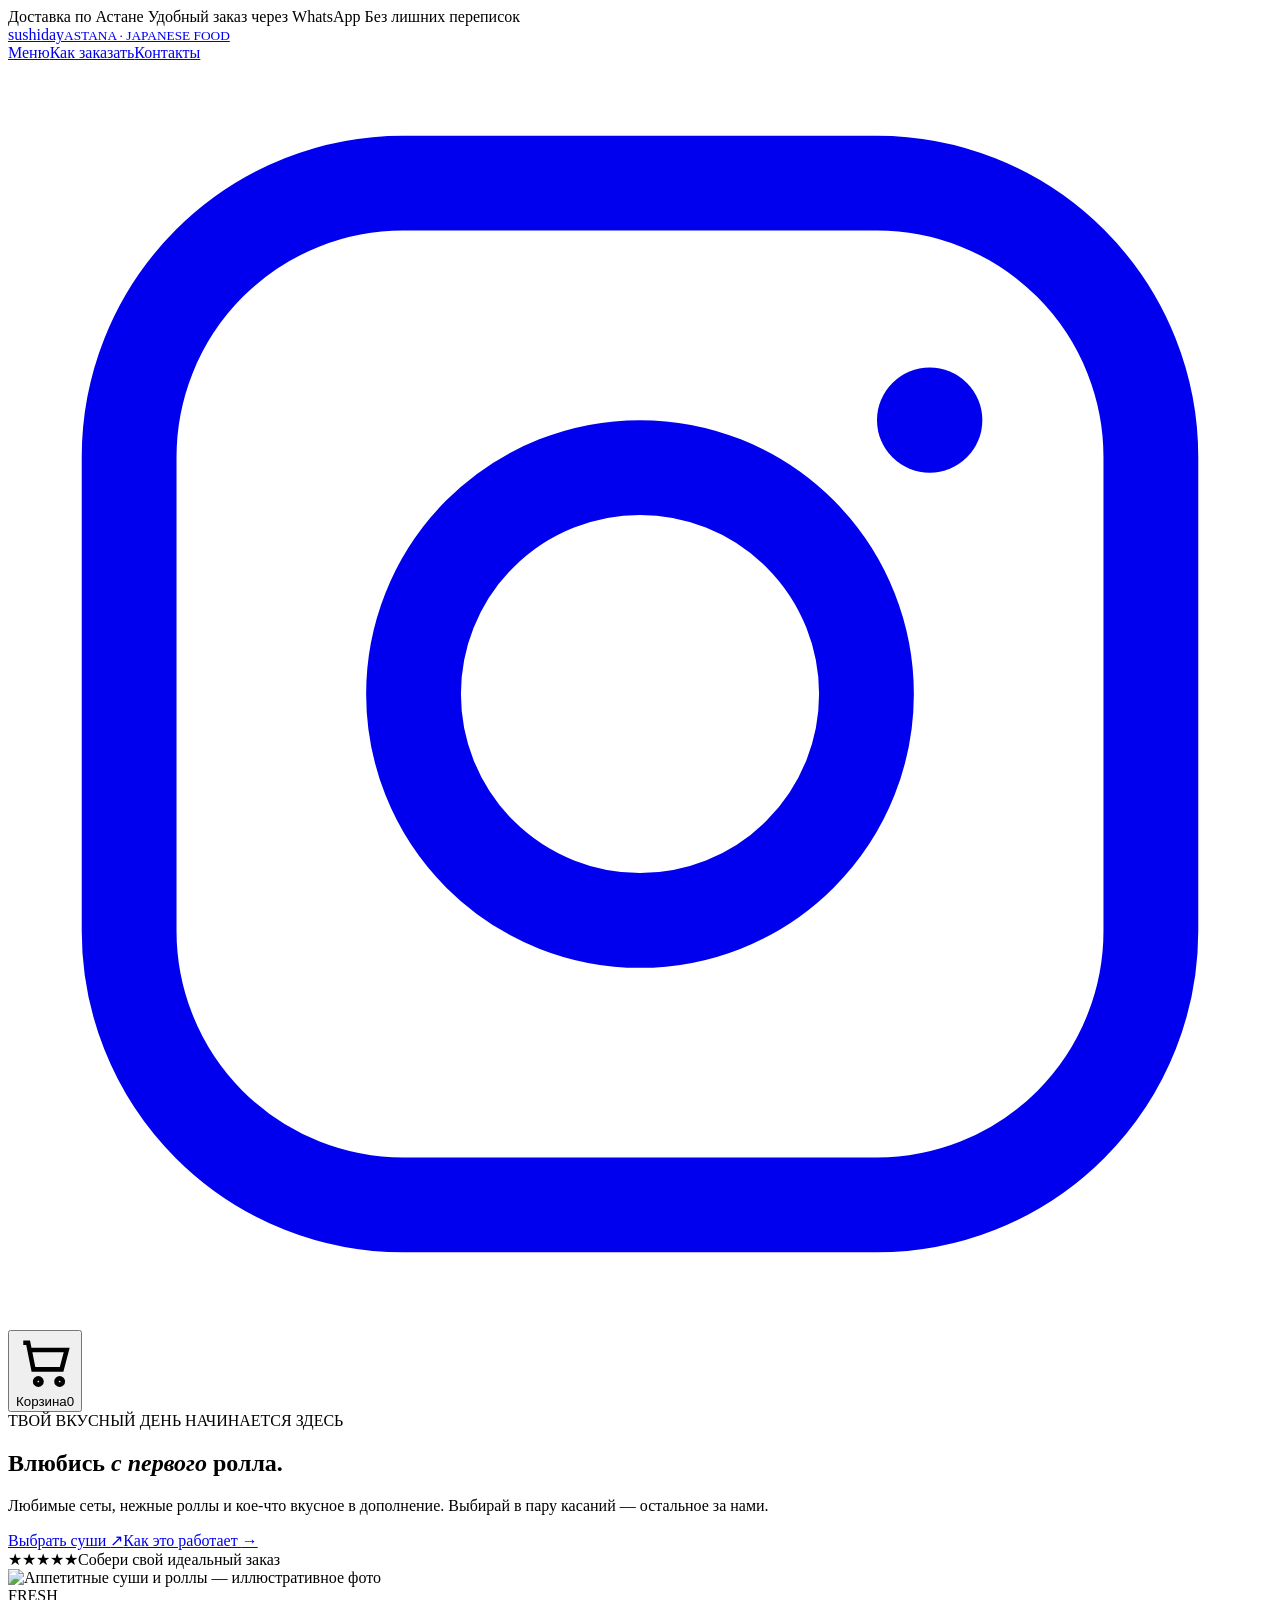
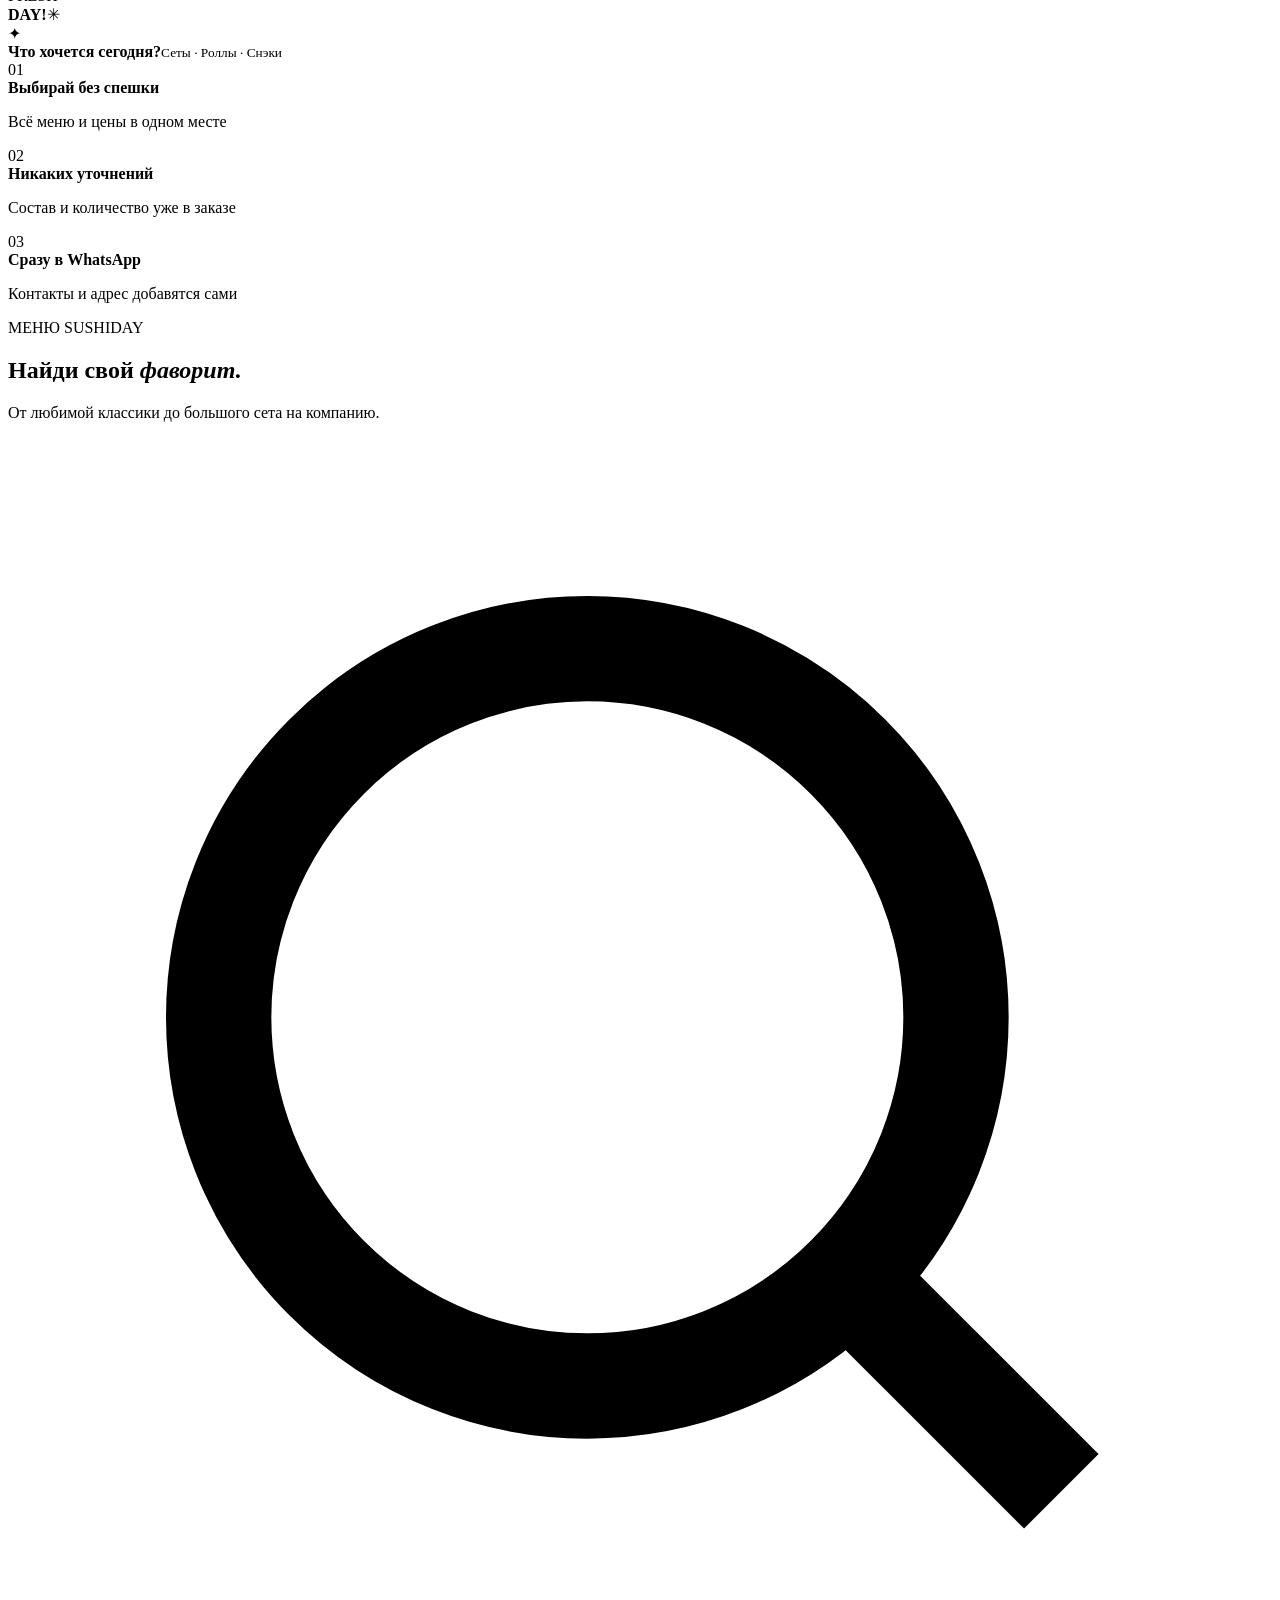
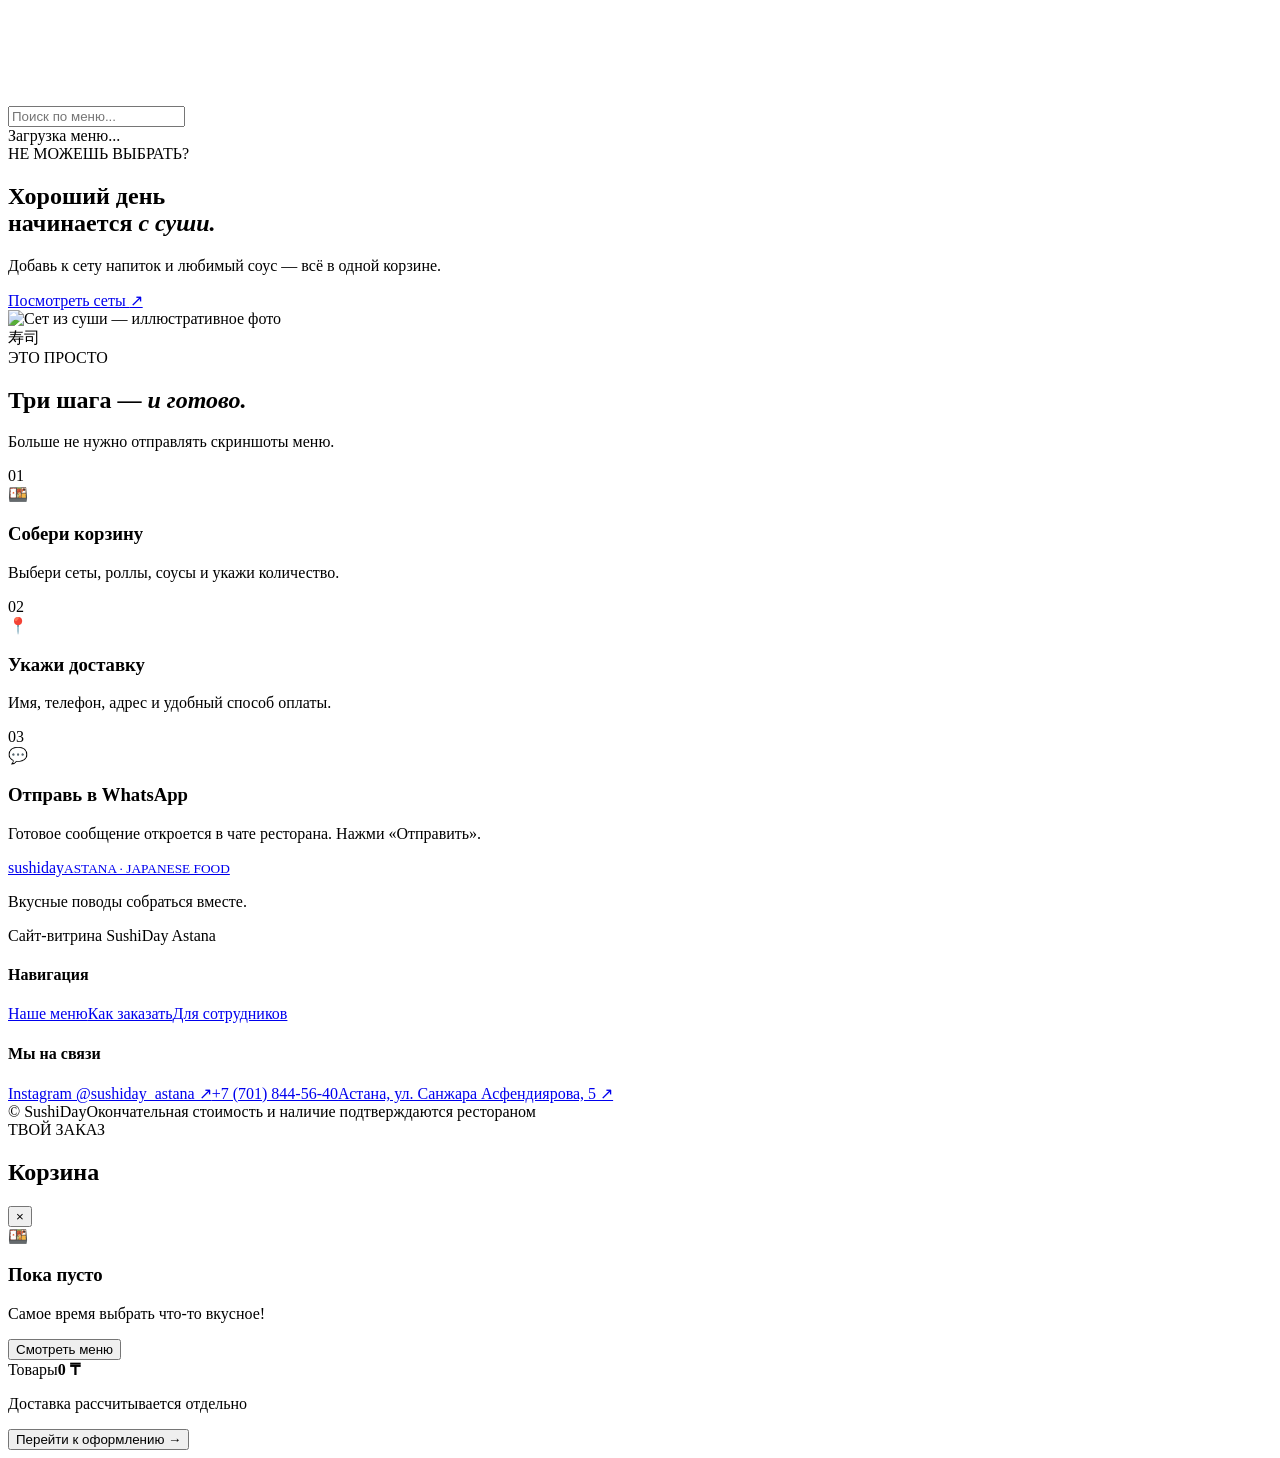
==== index.html @ 6e4c003c "Build mobile-first SushiDay ordering storefront layout" ====
<!doctype html>
<html lang="ru">
<head>
<meta charset="utf-8">
<meta name="viewport" content="width=device-width, initial-scale=1, viewport-fit=cover">
<meta name="theme-color" content="#fcf9f5">
<meta name="description" content="SushiDay Astana — сеты, роллы и любимые дополнения. Соберите заказ онлайн и отправьте его в WhatsApp.">
<title>SushiDay — Доставка суши и роллов в Астане</title>
<link rel="preconnect" href="https://fonts.googleapis.com">
<link rel="preconnect" href="https://fonts.gstatic.com" crossorigin>
<link href="https://fonts.googleapis.com/css2?family=DM+Sans:wght@400;500;600;700;800&family=Manrope:wght@400;500;600;700;800&display=swap" rel="stylesheet">
<link rel="stylesheet" href="./styles.css">
</head>
<body class="shop-page">
<div class="announcement" id="announcement">Доставка по Астане <span class="dot"></span> Удобный заказ через WhatsApp <span class="dot"></span> Без лишних переписок</div>
<div class="demo-notice" id="demo-notice" hidden><strong>Демо-каталог:</strong> цены взяты из стороннего источника и требуют подтверждения ресторана. Фото иллюстративные.</div>
<header class="main-header">
 <div class="container header-inner">
  <a href="./" class="brand" aria-label="SushiDay, главная">
   <span class="brand-icon" aria-hidden="true"><span class="brand-dot"></span><span class="brand-line"></span></span>
   <span class="brand-name">sushi<span>day</span><small>ASTANA · JAPANESE FOOD</small></span>
  </a>
  <nav class="desktop-nav" aria-label="Навигация"><a href="#menu">Меню</a><a href="#how">Как заказать</a><a href="#contacts">Контакты</a></nav>
  <div class="header-actions">
   <a class="header-instagram" href="https://instagram.com/sushiday_astana" target="_blank" rel="noopener noreferrer" aria-label="Instagram SushiDay">
    <svg viewBox="0 0 24 24" fill="none" stroke="currentColor" stroke-width="1.8" aria-hidden="true"><rect x="2.3" y="2.3" width="19.4" height="19.4" rx="5.2"/><circle cx="12" cy="12" r="4.3"/><circle cx="17.5" cy="6.8" r="1" fill="currentColor" stroke="none"/></svg>
   </a>
   <button class="cart-top" id="open-cart" type="button" aria-label="Открыть корзину"><svg viewBox="0 0 24 24" fill="none" stroke="currentColor" stroke-width="1.9"><path d="M3 4h2l2.2 11h11.6l2.1-8H6"/><circle cx="9.2" cy="20" r="1.3"/><circle cx="18" cy="20" r="1.3"/></svg><span>Корзина</span><span class="cart-count" data-cart-count>0</span></button>
  </div>
 </div>
</header>
<main>
<section class="hero-wrap">
 <div class="container">
  <div class="hero">
   <div class="hero-copy">
    <div class="eyebrow"><span class="sun-mini"></span> ТВОЙ ВКУСНЫЙ ДЕНЬ НАЧИНАЕТСЯ ЗДЕСЬ</div>
    <h1>Влюбись <em>с первого</em> ролла.</h1>
    <p>Любимые сеты, нежные роллы и кое-что вкусное в дополнение. Выбирай в пару касаний — остальное за нами.</p>
    <div class="hero-buttons"><a class="btn btn-red btn-lg" href="#menu">Выбрать суши <span>↗</span></a><a class="btn btn-ghost-light" href="#how">Как это работает <span>→</span></a></div>
    <div class="hero-bottom"><span class="hero-stars">★★★★★</span><span>Собери свой идеальный заказ</span></div>
   </div>
   <div class="hero-visual">
    <img class="hero-photo" src="https://images.unsplash.com/photo-1579871494447-9811cf80d66c?auto=format&fit=crop&w=1200&q=90" alt="Аппетитные суши и роллы — иллюстративное фото" fetchpriority="high">
    <div class="hero-picture-shade"></div>
    <div class="floating-seal"><span>FRESH<br><strong>DAY!</strong></span><span class="seal-spark">✳</span></div>
    <div class="hero-note"><span class="hero-note-icon">✦</span><div><b>Что хочется сегодня?</b><small>Сеты · Роллы · Снэки</small></div></div>
   </div>
  </div>
 </div>
</section>
<section class="perks container" aria-label="Почему это удобно">
 <div class="perk"><div class="perk-symbol">01</div><div><strong>Выбирай без спешки</strong><p>Всё меню и цены в одном месте</p></div></div>
 <div class="perk"><div class="perk-symbol">02</div><div><strong>Никаких уточнений</strong><p>Состав и количество уже в заказе</p></div></div>
 <div class="perk"><div class="perk-symbol">03</div><div><strong>Сразу в WhatsApp</strong><p>Контакты и адрес добавятся сами</p></div></div>
</section>
<section class="menu-section container" id="menu">
 <div class="section-kicker"><span class="kicker-mark"></span> МЕНЮ SUSHIDAY</div>
 <div class="section-heading"><div><h2>Найди свой <em>фаворит.</em></h2><p>От любимой классики до большого сета на компанию.</p></div><div class="search-wrap"><svg viewBox="0 0 24 24" fill="none" stroke="currentColor" stroke-width="2"><circle cx="11" cy="11" r="7"/><path d="m16 16 4 4"/></svg><input id="menu-search" type="search" placeholder="Поиск по меню..." aria-label="Поиск по меню"></div></div>
 <div class="category-scroll"><div class="categories" id="categories" role="group" aria-label="Категории меню"></div></div>
 <div class="product-meta"><span id="product-count">Загрузка меню...</span><span class="price-note" id="price-note" hidden>Цены уточняйте при подтверждении</span></div>
 <div class="product-grid" id="product-grid" aria-live="polite"></div>
 <div id="empty-state" class="empty-state" hidden><div>🍣</div><h3>Ничего не нашли</h3><p>Попробуйте другой запрос или категорию.</p><button class="btn btn-outline" id="reset-filters" type="button">Показать всё меню</button></div>
</section>
<section class="cta-band container">
 <div class="cta-band-inner"><div><span class="section-kicker light-kicker">НЕ МОЖЕШЬ ВЫБРАТЬ?</span><h2>Хороший день<br>начинается <em>с суши.</em></h2><p>Добавь к сету напиток и любимый соус — всё в одной корзине.</p><a href="#menu" class="btn btn-white" id="show-sets">Посмотреть сеты <span>↗</span></a></div><div class="cta-image"><img src="https://images.unsplash.com/photo-1553621042-f6e147245754?auto=format&fit=crop&w=1000&q=85" alt="Сет из суши — иллюстративное фото" loading="lazy"></div><span class="cta-decor">寿司</span></div>
</section>
<section class="how container" id="how">
 <div class="section-kicker"><span class="kicker-mark"></span> ЭТО ПРОСТО</div>
 <div class="section-heading"><div><h2>Три шага — <em>и готово.</em></h2><p>Больше не нужно отправлять скриншоты меню.</p></div></div>
 <div class="steps">
  <article class="step"><span class="step-num">01</span><div class="step-emoji">🍱</div><h3>Собери корзину</h3><p>Выбери сеты, роллы, соусы и укажи количество.</p></article>
  <article class="step"><span class="step-num">02</span><div class="step-emoji">📍</div><h3>Укажи доставку</h3><p>Имя, телефон, адрес и удобный способ оплаты.</p></article>
  <article class="step"><span class="step-num">03</span><div class="step-emoji">💬</div><h3>Отправь в WhatsApp</h3><p>Готовое сообщение откроется в чате ресторана. Нажми «Отправить».</p></article>
 </div>
</section>
</main>
<footer class="footer" id="contacts"><div class="container footer-grid">
 <div><a href="./" class="brand brand-footer"><span class="brand-icon"><span class="brand-dot"></span><span class="brand-line"></span></span><span class="brand-name">sushi<span>day</span><small>ASTANA · JAPANESE FOOD</small></span></a><p>Вкусные поводы собраться вместе.</p><span class="footer-caption">Сайт-витрина SushiDay Astana</span></div>
 <div><h4>Навигация</h4><a href="#menu">Наше меню</a><a href="#how">Как заказать</a><a href="./admin.html" class="muted-link">Для сотрудников</a></div>
 <div><h4>Мы на связи</h4><a href="https://instagram.com/sushiday_astana" target="_blank" rel="noopener">Instagram @sushiday_astana ↗</a><a id="footer-phone" href="tel:+77018445640">+7 (701) 844-56-40</a><a id="footer-address" href="https://2gis.kz/astana/firm/70000001100228508" target="_blank" rel="noopener">Астана, ул. Санжара Асфендиярова, 5 ↗</a></div>
</div><div class="container footer-bottom"><span>© <span id="footer-year"></span> SushiDay</span><span>Окончательная стоимость и наличие подтверждаются рестораном</span></div></footer>
<div class="mobile-bar" id="mobile-bar" hidden><button type="button" id="mobile-cart" class="mobile-cart-btn"><span>🛍 <span data-cart-count>0</span> товара(ов)</span><strong id="mobile-total">0 ₸</strong><span>Корзина →</span></button></div>
<div class="drawer-backdrop" id="drawer-backdrop" hidden></div>
<aside class="cart-drawer" id="cart-drawer" role="dialog" aria-modal="true" aria-labelledby="drawer-title" aria-hidden="true">
 <div class="drawer-head"><div><span class="section-kicker">ТВОЙ ЗАКАЗ</span><h2 id="drawer-title">Корзина <span id="drawer-title-count"></span></h2></div><button type="button" class="icon-button" id="close-cart" aria-label="Закрыть корзину">×</button></div>
 <div class="drawer-view" id="cart-view">
  <div class="drawer-body"><div id="cart-items"></div><div id="cart-empty" class="cart-empty"><div>🍱</div><h3>Пока пусто</h3><p>Самое время выбрать что-то вкусное!</p><button type="button" class="btn btn-red" id="back-to-menu">Смотреть меню</button></div><div class="addon-section" id="addon-section" hidden><h3>Вкуснее вместе <span>✦</span></h3><p>Не забудь дополнения к заказу</p><div id="addon-list"></div></div></div>
  <div class="drawer-footer" id="cart-footer"><div class="summary-line"><span>Товары</span><b id="cart-subtotal">0 ₸</b></div><p class="drawer-footnote">Доставка рассчитывается отдельно</p><button type="button" class="btn btn-red btn-block" id="go-checkout">Перейти к оформлению <span>→</span></button></div>
 </div>
 <div class="drawer-view" id="checkout-view" hidden>
  <form id="checkout-form" class="checkout-form">
   <div class="form-back-row"><button class="back-link" id="back-cart" type="button">← Назад к корзине</button></div>
   <div class="checkout-intro"><h3>Почти готово!</h3><p>Заполни детали, и мы соберём их в одно сообщение.</p></div>
   <div class="form-group"><label for="customer-name">Как к вам обращаться? <sup>*</sup></label><input required maxlength="80" id="customer-name" name="name" autocomplete="name" placeholder="Ваше имя"></div>
   <div class="form-group"><label for="customer-phone">Номер телефона <sup>*</sup></label><input required id="customer-phone" name="phone" type="tel" inputmode="tel" autocomplete="tel" placeholder="+7 (777) 123-45-67"></div>
   <div class="form-group"><label>Как получить заказ?</label><div class="radio-pills"><label><input type="radio" name="fulfilment" value="Доставка" checked><span>🚗 Доставка</span></label><label><input type="radio" name="fulfilment" value="Самовывоз"><span>🛍 Самовывоз</span></label></div></div>
   <div id="delivery-fields">
    <div class="form-group"><label for="customer-address">Адрес доставки <sup>*</sup></label><input id="customer-address" name="address" autocomplete="street-address" required placeholder="Улица, дом / ЖК"></div>
    <div class="form-row"><div class="form-group"><label for="apartment">Квартира / офис</label><input id="apartment" name="apartment" placeholder="Напр. 25"></div><div class="form-group"><label for="entrance">Подъезд / этаж</label><input id="entrance" name="entrance" placeholder="Напр. 2 / 5"></div></div>
   </div>
   <div class="form-group"><label for="payment">Способ оплаты</label><select id="payment" name="payment"><option value="Kaspi перевод / QR">Kaspi перевод / QR</option><option value="Наличными">Наличными</option><option value="Картой (согласовать)">Картой (согласовать)</option></select></div>
   <div class="form-group" id="kaspi-wrap"><label for="kaspi-phone">Номер телефона Kaspi для счёта <span class="optional">(необязательно)</span></label><input id="kaspi-phone" name="kaspi" type="tel" inputmode="tel" placeholder="+7 (777) 123-45-67"><small>Номер телефона, не номер карты. Оплата на сайте не списывается.</small></div>
   <div class="form-group"><label for="customer-comment">Комментарий</label><textarea id="customer-comment" name="comment" rows="2" maxlength="500" placeholder="Не добавлять васаби, позвонить по прибытии..."></textarea></div>
   <label class="privacy-check"><input type="checkbox" id="privacy" required><span>Согласен(на) передать эти данные ресторану через WhatsApp для обработки заказа.</span></label>
   <div class="checkout-total"><span>Итого за товары</span><strong id="checkout-total">0 ₸</strong><small>Доставка по согласованию</small></div>
   <div class="form-error" id="form-error" role="alert" hidden></div>
   <button type="submit" class="btn btn-red btn-block btn-submit">Открыть заказ в WhatsApp <span>↗</span></button>
   <button type="button" id="copy-order" class="btn btn-quiet btn-block">Скопировать текст заказа</button>
   <p class="whatsapp-hint" id="whatsapp-hint">После открытия WhatsApp необходимо нажать «Отправить». Заказ подтверждает ресторан.</p>
  </form>
 </div>
</aside>
<div id="toast" class="toast" role="status" aria-live="polite"></div>
<script src="https://cdn.jsdelivr.net/npm/@supabase/supabase-js@2/dist/umd/supabase.min.js" defer></script>
<script src="./config.js" defer></script>
<script src="./data.js" defer></script>
<script src="./app.js" defer></script>
</body>
</html>
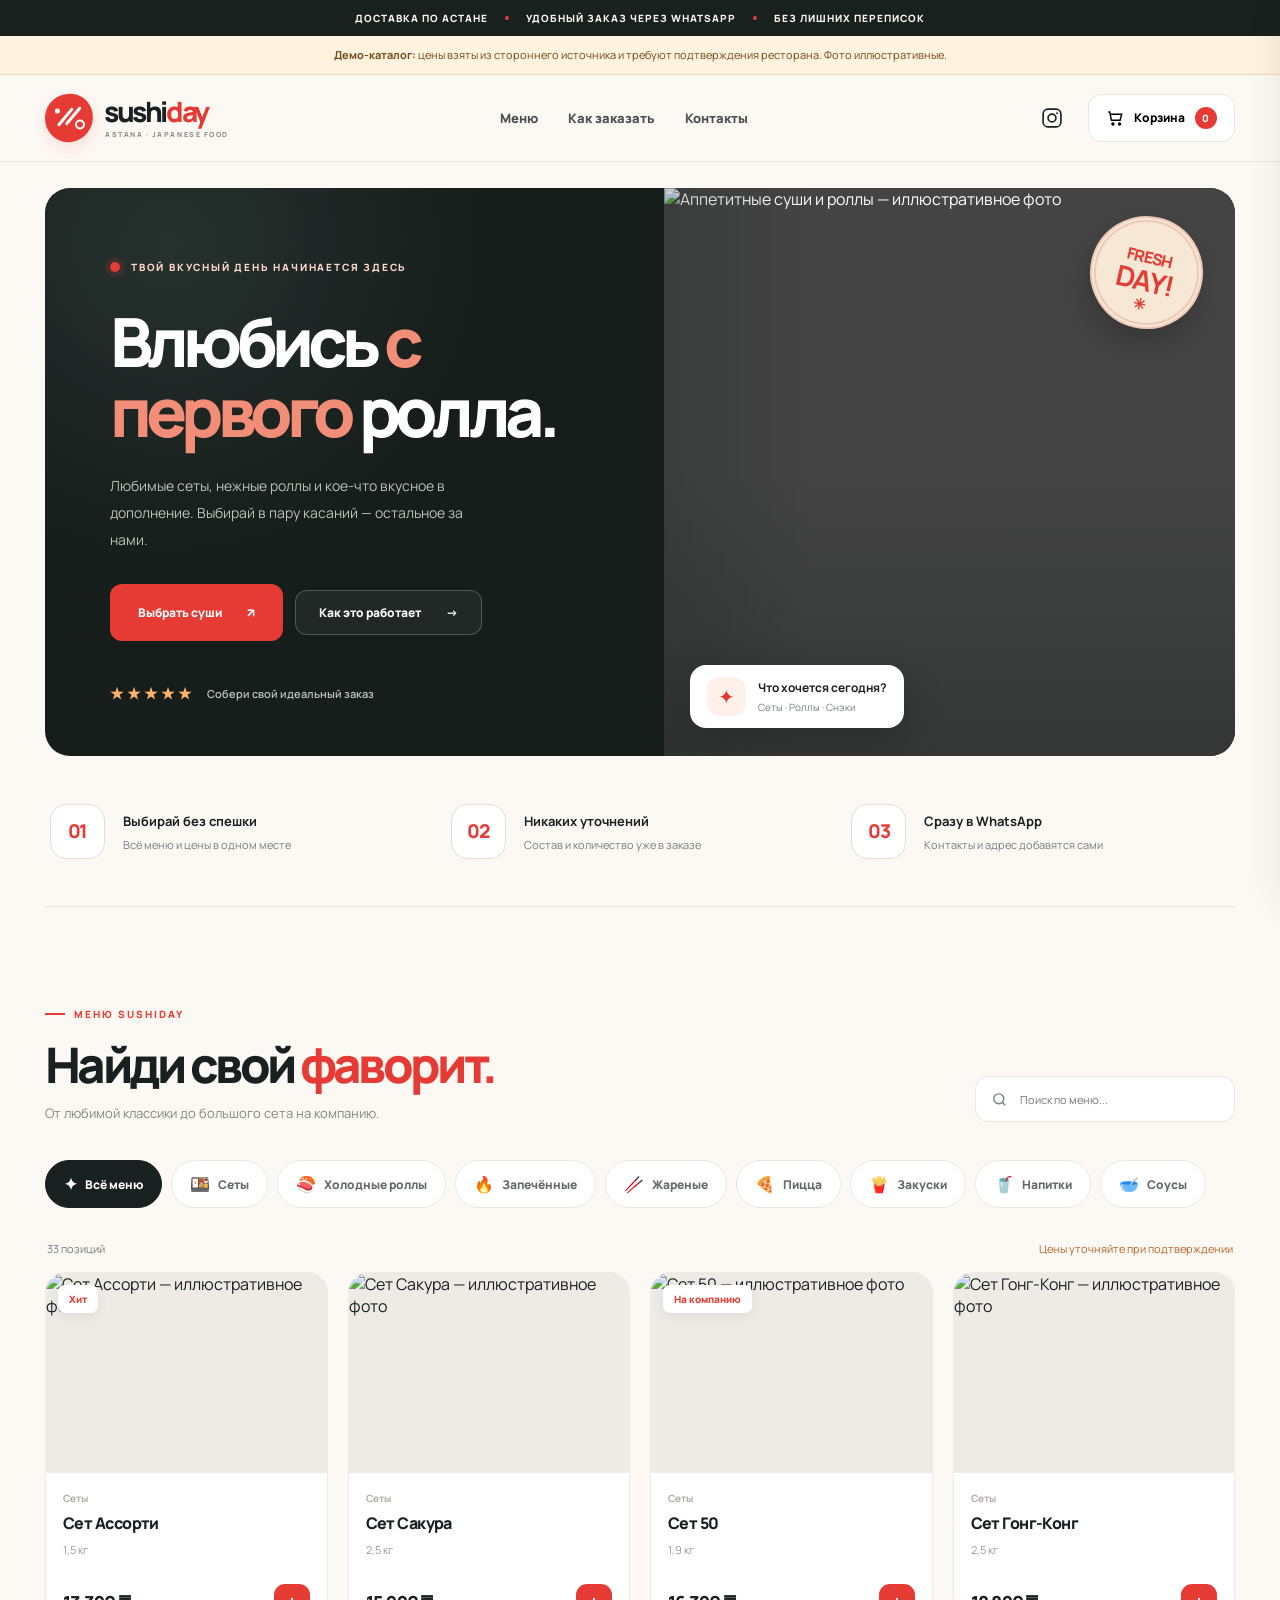
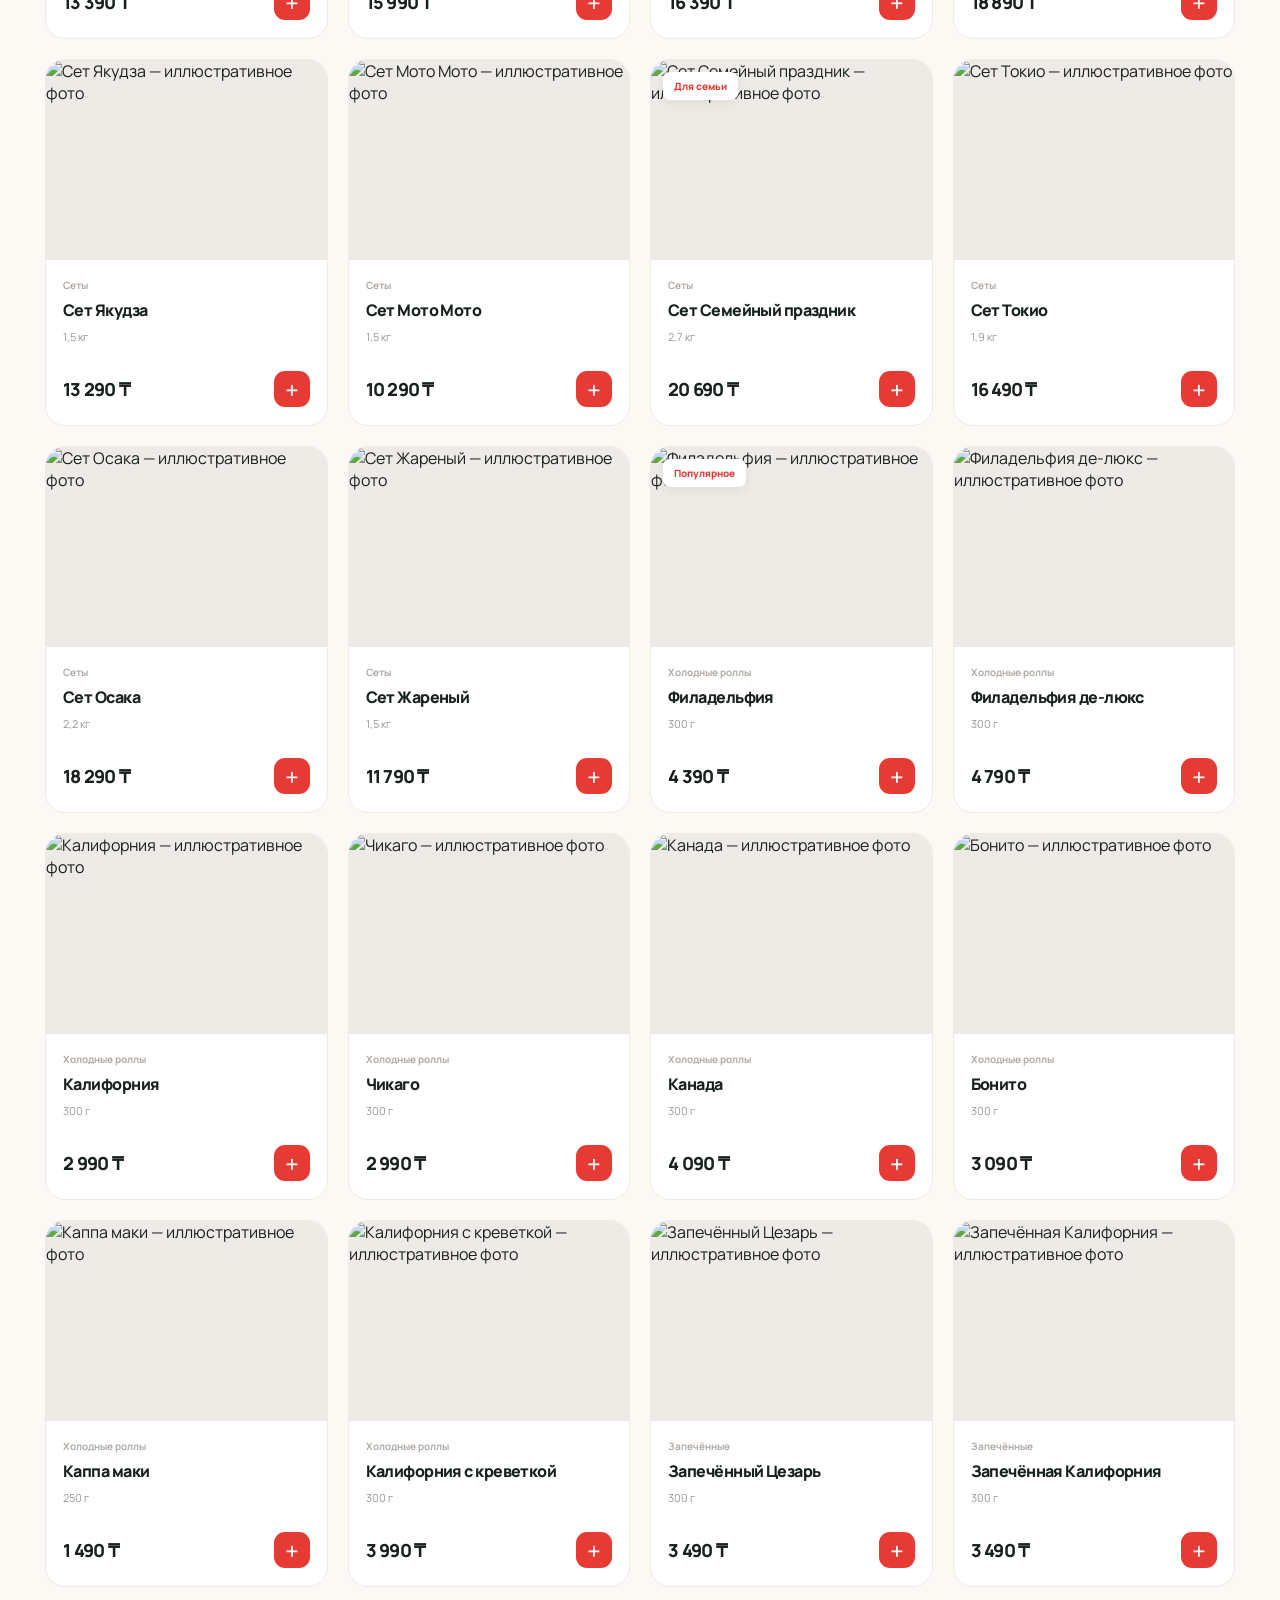
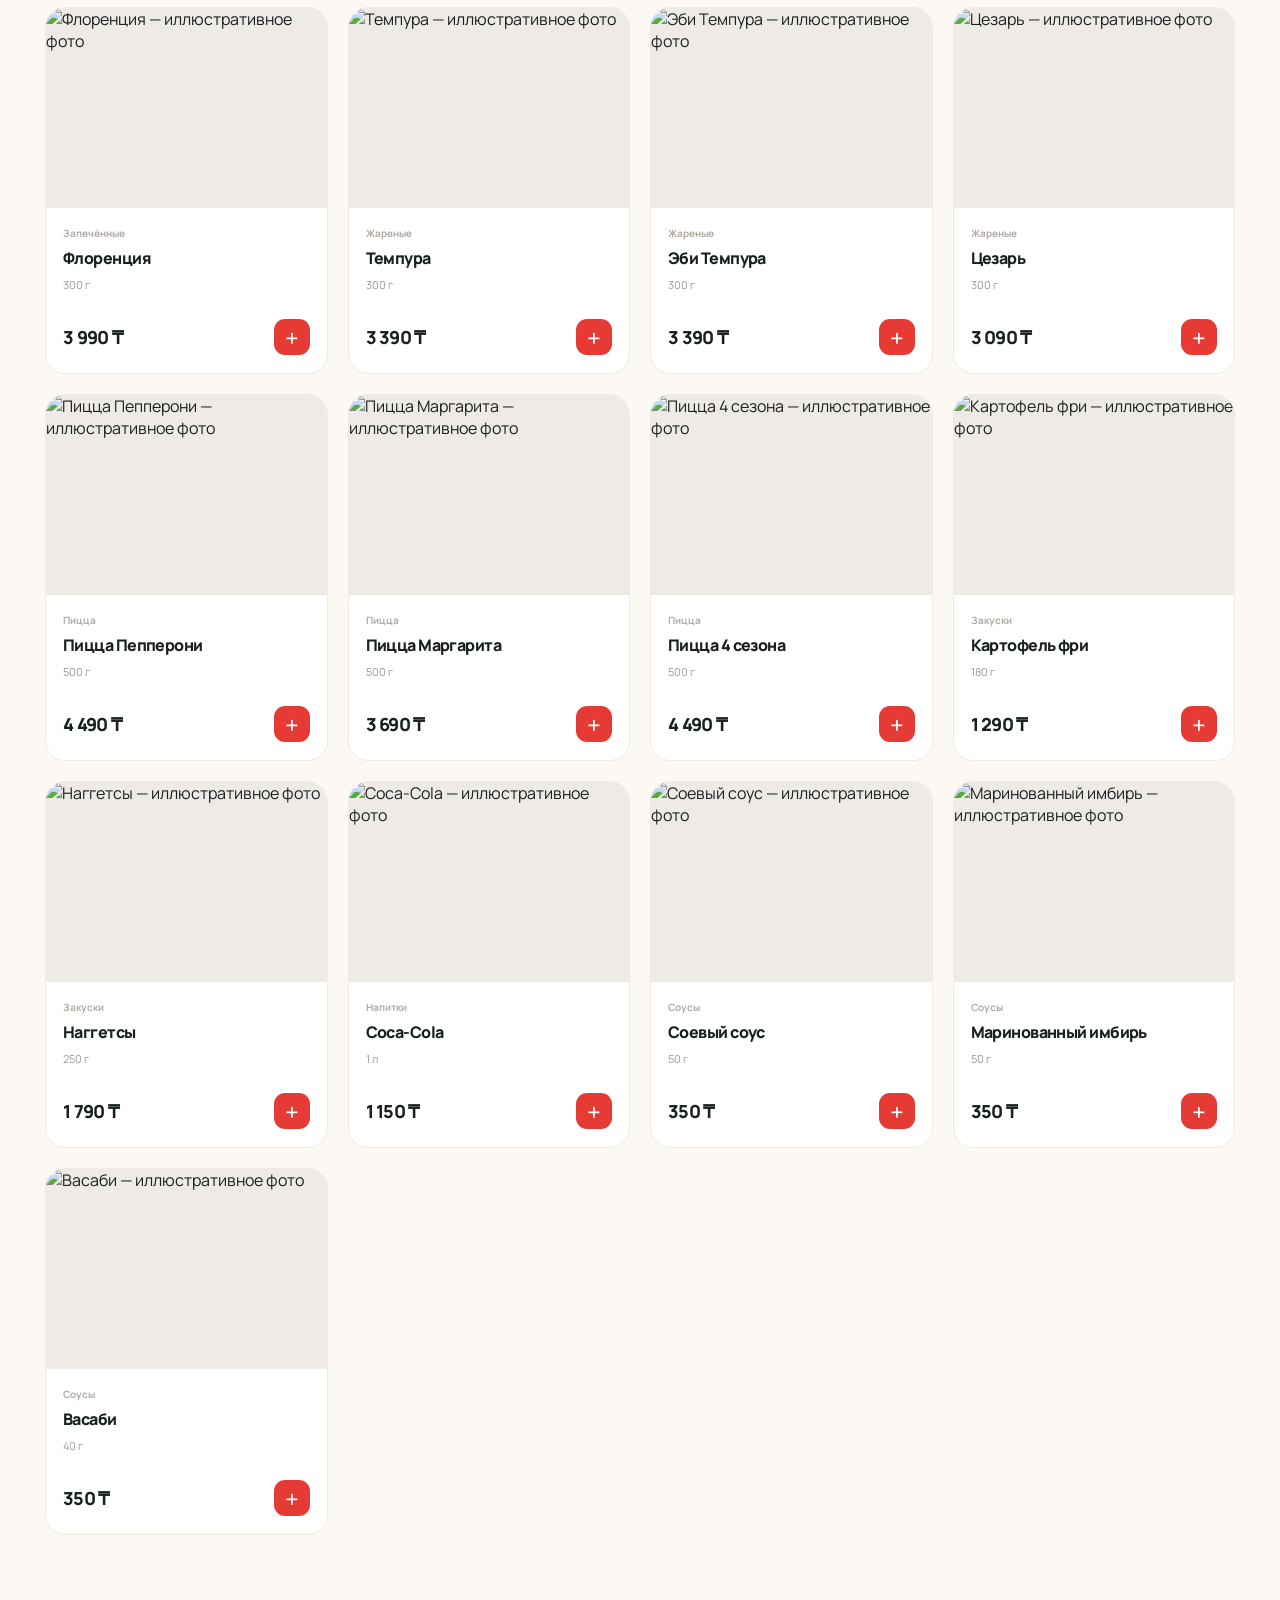
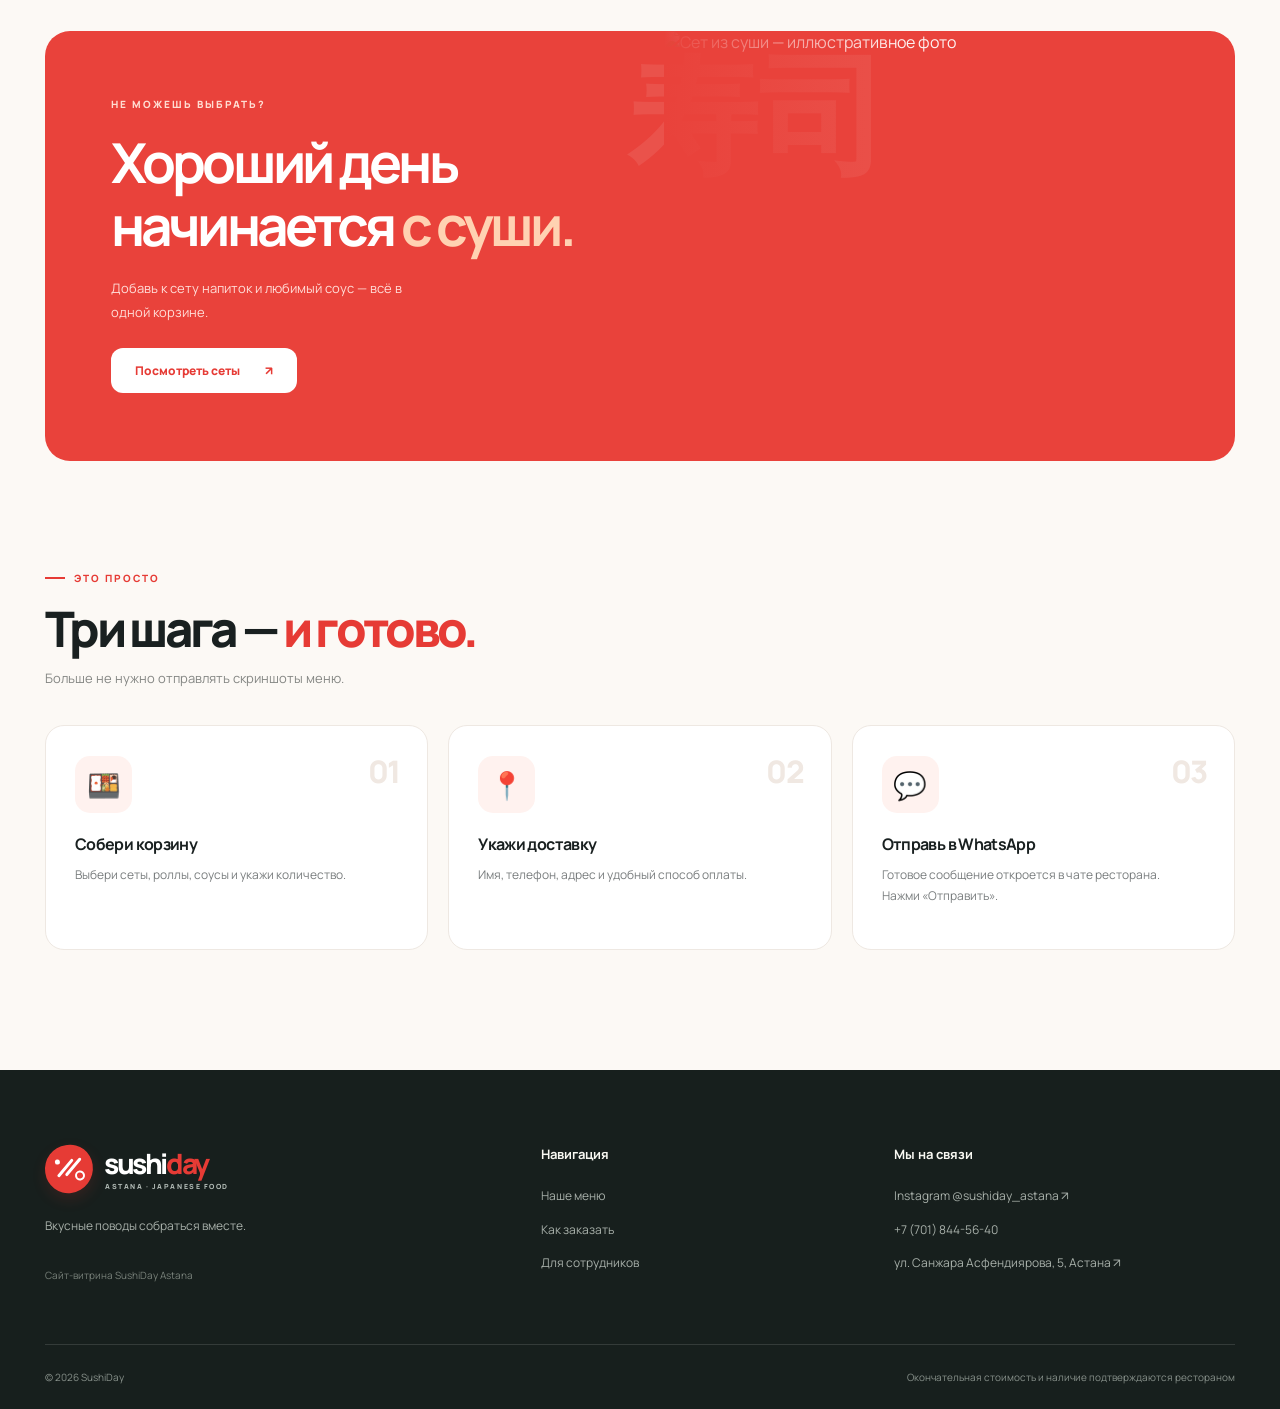
==== commit 8fde60e7: "Use documented Supabase browser CDN" ====
--- a/index.html
+++ b/index.html
@@ -112,7 +112,7 @@
  </div>
 </aside>
 <div id="toast" class="toast" role="status" aria-live="polite"></div>
-<script src="https://cdn.jsdelivr.net/npm/@supabase/supabase-js@2/dist/umd/supabase.min.js" defer></script>
+<script src="https://cdn.jsdelivr.net/npm/@supabase/supabase-js@2" defer></script>
 <script src="./config.js" defer></script>
 <script src="./data.js" defer></script>
 <script src="./app.js" defer></script>
--- a/styles.css
+++ b/styles.css
@@ -0,0 +1,6 @@
+:root{--red:#e63b35;--red-dark:#c82a29;--ink:#192020;--muted:#797d7e;--paper:#fcf9f5;--line:#eae5df;--white:#fff;--dark:#161d1b;--orange:#ffa96e;--radius:22px;--shadow:0 17px 60px rgba(34,27,22,.065)}*{box-sizing:border-box}html{scroll-behavior:smooth;scroll-padding-top:110px}body{margin:0;background:var(--paper);color:var(--ink);font-family:Manrope,DM Sans,Arial,sans-serif;-webkit-font-smoothing:antialiased}button,input,textarea,select{font:inherit}button{cursor:pointer}a{color:inherit;text-decoration:none}button:disabled{cursor:not-allowed;opacity:.55}[hidden]{display:none!important}img{display:block;max-width:100%}.container{width:min(1190px,calc(100% - 48px));margin-inline:auto}::selection{background:#ffdad1;color:#252525}a:focus-visible,button:focus-visible,input:focus-visible,select:focus-visible,textarea:focus-visible{outline:3px solid #ffa79d;outline-offset:3px}.announcement{min-height:36px;background:#19211f;color:#faf7f1;font-size:10px;letter-spacing:.1em;text-align:center;text-transform:uppercase;display:flex;gap:17px;align-items:center;justify-content:center;font-weight:800;padding:8px 12px}.dot{width:4px;height:4px;border-radius:100%;background:var(--red)}.demo-notice{background:#fff2df;border-bottom:1px solid #f8d9ab;padding:10px 20px;text-align:center;font-size:11px;line-height:1.6;color:#714c19}.main-header{position:sticky;top:0;z-index:40;background:rgba(252,249,245,.97);backdrop-filter:blur(16px);border-bottom:1px solid rgba(34,30,28,.07)}.header-inner{min-height:86px;display:flex;align-items:center;justify-content:space-between;gap:24px}.brand{display:inline-flex;align-items:center;gap:11px;flex-shrink:0}.brand-icon{position:relative;display:grid;place-items:center;width:48px;height:48px;background:var(--red);border-radius:50% 47% 52% 48%;transform:rotate(-8deg);box-shadow:0 6px 15px #e63b3524}.brand-icon:before,.brand-icon:after{content:"";position:absolute;width:3px;height:23px;background:white;border-radius:8px;top:11px;transform:rotate(48deg)}.brand-icon:before{left:19px}.brand-icon:after{left:27px}.brand-dot{position:absolute;width:10px;height:10px;border:2px solid white;border-radius:50%;bottom:11px;right:9px}.brand-line{position:absolute;left:11px;top:13px;width:5px;height:5px;border-radius:50%;background:#fff}.brand-name{font-size:28px;line-height:1;letter-spacing:-.085em;font-weight:800;display:flex;align-items:baseline;position:relative;padding-bottom:13px}.brand-name>span{color:var(--red)}.brand-name small{position:absolute;left:1px;bottom:0;font-size:7px;letter-spacing:.22em;white-space:nowrap;font-weight:800;color:#8b8b87}.desktop-nav,.header-actions{display:flex;align-items:center;gap:30px}.desktop-nav a{font-size:13px;font-weight:800;color:#494d4b;transition:color .2s}.desktop-nav a:hover,.footer a:hover{color:var(--red)}.header-actions{gap:24px}.header-instagram{display:grid;place-items:center;width:24px;height:24px}.header-instagram svg{width:22px}.cart-top{display:flex;align-items:center;gap:10px;padding:12px 17px;border:1px solid var(--line);border-radius:13px;background:#fff;font-weight:800;font-size:12px;transition:box-shadow .2s}.cart-top:hover{box-shadow:var(--shadow)}.cart-top svg{width:18px}.cart-count{min-width:22px;height:22px;display:grid;place-items:center;border-radius:50%;background:var(--red);color:#fff;font-size:10px}.hero-wrap{padding:26px 0 42px}.hero{min-height:535px;background:var(--dark);border-radius:25px;display:grid;grid-template-columns:52% 48%;color:#fff;overflow:hidden;position:relative}.hero-copy{padding:72px 36px 52px 65px;display:flex;flex-direction:column;align-items:flex-start;position:relative;z-index:2;background:radial-gradient(circle at 20% 10%,#26312e 0%,transparent 45%)}.eyebrow{font-size:10px;letter-spacing:.18em;font-weight:800;color:#fbd7cd;display:flex;gap:11px;align-items:center}.sun-mini{display:inline-block;width:10px;height:10px;background:var(--red);border-radius:50%;box-shadow:0 0 0 5px #e63b3522}.hero h1{font-size:clamp(50px,5.3vw,78px);letter-spacing:-.085em;line-height:1.04;font-weight:800;max-width:580px;margin:32px 0 25px}.hero em,.section-heading em,.cta-band em{color:#f28e78;font-style:normal}.hero-copy>p{max-width:380px;color:#bbc1bb;font-size:14px;line-height:1.95;margin:0 0 30px}.hero-buttons{display:flex;align-items:center;flex-wrap:wrap;gap:12px}.btn{min-height:45px;padding:12px 23px;border-radius:12px;border:1px solid transparent;display:inline-flex;align-items:center;justify-content:center;gap:25px;font-size:12px;font-weight:800;transition:transform .2s,background .2s,color .2s;white-space:nowrap}.btn:hover{transform:translateY(-2px)}.btn-red{background:var(--red);color:white}.btn-red:hover{background:var(--red-dark)}.btn-lg{min-height:57px;padding-inline:27px}.btn-ghost-light{border-color:#ffffff38;color:#fff;background:#ffffff0d}.btn-ghost-light:hover{background:#ffffff18}.hero-bottom{margin-top:auto;display:flex;align-items:center;gap:12px;font-size:11px;color:#bfc4bf;font-weight:600;padding-top:42px}.hero-stars{color:#ffb46d;font-size:15px;letter-spacing:4px}.hero-visual{position:relative;min-height:460px;background:#444}.hero-photo{width:100%;height:100%;object-fit:cover;object-position:center}.hero-picture-shade{position:absolute;inset:0;background:linear-gradient(90deg,#161d1b33,transparent 26%),linear-gradient(0deg,#161d1b55,transparent 50%)}.floating-seal{position:absolute;width:113px;height:113px;right:32px;top:28px;background:#f7e8d6;color:#e33d37;border:6px double #efc9b7;border-radius:50%;display:grid;place-items:center;transform:rotate(13deg);text-align:center;font-size:16px;font-weight:800;line-height:1.05;letter-spacing:-.06em;box-shadow:0 14px 24px #0003}.floating-seal strong{font-size:28px}.seal-spark{position:absolute;bottom:10px;font-size:15px}.hero-note{position:absolute;left:26px;bottom:28px;display:flex;align-items:center;gap:12px;background:#fff;color:var(--ink);border-radius:16px;padding:12px 17px;box-shadow:0 12px 40px #0003}.hero-note-icon{display:grid;place-items:center;width:39px;height:39px;background:#fff0e9;border-radius:13px;color:var(--red);font-size:20px}.hero-note b,.hero-note small{display:block}.hero-note b{font-size:12px}.hero-note small{font-size:10px;color:var(--muted);margin-top:4px}.perks{display:grid;grid-template-columns:repeat(3,1fr);gap:22px;border-bottom:1px solid var(--line);padding:6px 5px 47px}.perk{display:flex;gap:18px;align-items:center}.perk-symbol{min-width:55px;height:55px;border:1px solid #e8ddd5;border-radius:16px;display:grid;place-items:center;color:var(--red);font-weight:800;font-size:19px;letter-spacing:-.06em;background:#fff}.perk strong{font-size:13px}.perk p{margin:5px 0 0;font-size:11px;color:var(--muted);line-height:1.6}.menu-section{padding-top:100px;padding-bottom:96px}.section-kicker{display:flex;gap:9px;align-items:center;font-size:10px;font-weight:800;letter-spacing:.2em;color:var(--red)}.kicker-mark{width:20px;height:2px;background:var(--red)}.section-heading{display:flex;justify-content:space-between;align-items:end;gap:20px;margin:16px 0 38px}.section-heading h2,.how h2{font-size:clamp(35px,4vw,49px);letter-spacing:-.075em;line-height:1.16;margin:0;font-weight:800}.section-heading em,.how em{color:var(--red)}.section-heading p{color:#858784;font-size:13px;margin:11px 0 0}.search-wrap{height:46px;min-width:260px;border:1px solid var(--line);border-radius:13px;display:flex;align-items:center;gap:10px;padding:0 15px;background:white}.search-wrap svg{width:17px;flex:none;color:#7a7f7c}.search-wrap input{border:0;outline:0;background:transparent;width:100%;min-width:0;font-size:11px}.category-scroll{overflow-x:auto;scrollbar-width:none;margin-bottom:30px}.category-scroll::-webkit-scrollbar{display:none}.categories{display:flex;align-items:center;gap:9px;min-width:max-content;padding-bottom:3px}.category-btn{padding:12px 18px;border:1px solid #ece7e1;background:#fff;border-radius:100px;display:flex;align-items:center;gap:8px;font-size:12px;font-weight:800;color:#646966;transition:.2s}.category-btn:hover{border-color:#e9a59b;color:var(--red)}.category-btn.active{background:var(--ink);border-color:var(--ink);color:white}.category-btn span{font-size:16px}.product-meta{display:flex;justify-content:space-between;color:var(--muted);font-size:11px;margin:0 2px 16px}.price-note{color:#b46628}.product-grid{display:grid;grid-template-columns:repeat(4,minmax(0,1fr));gap:20px}.product-card{background:#fff;border:1px solid #f0eae5;border-radius:20px;overflow:hidden;transition:transform .25s,box-shadow .25s;min-width:0}.product-card:hover{transform:translateY(-4px);box-shadow:var(--shadow)}.product-photo{position:relative;height:200px;overflow:hidden;background:#eeeae5}.product-photo img{width:100%;height:100%;object-fit:cover;transition:transform .45s}.product-card:hover .product-photo img{transform:scale(1.065)}.image-fallback{height:100%;display:grid;place-items:center;font-size:70px;background:#f5e9db}.card-tag{position:absolute;top:12px;left:12px;font-size:10px;background:#fff;color:var(--red);padding:7px 11px;border-radius:7px;font-weight:800;box-shadow:0 3px 12px #00000012}.product-info{padding:18px 17px 18px;display:flex;flex-direction:column;min-height:165px}.product-category{font-size:10px;font-weight:700;color:#b1aaa5}.product-info h3{font-size:16px;font-weight:800;letter-spacing:-.035em;line-height:1.35;margin:8px 0 6px}.product-description{font-size:11px;color:#979998;line-height:1.55;margin:0 0 20px}.product-bottom{display:flex;align-items:center;justify-content:space-between;gap:6px;margin-top:auto}.product-price{font-size:18px;font-weight:800;letter-spacing:-.04em;white-space:nowrap}.add-btn{width:36px;height:36px;border-radius:11px;border:0;background:var(--red);color:#fff;display:grid;place-items:center;font-size:24px;font-weight:500;transition:background .2s}.add-btn:hover{background:var(--red-dark)}.quantity-control{display:flex;align-items:center;gap:9px;background:#fff3ef;border-radius:11px;padding:3px}.quantity-control button{width:27px;height:29px;display:grid;place-items:center;background:#fff;border:0;border-radius:8px;color:var(--red);font-size:17px;font-weight:800}.quantity-control>span{font-size:12px;font-weight:800;min-width:14px;text-align:center}.empty-state{text-align:center;padding:65px 10px;background:#fff;border-radius:20px;border:1px dashed var(--line)}.empty-state>div{font-size:48px}.empty-state h3{margin-bottom:5px}.empty-state p{color:var(--muted)}.btn-outline{border-color:var(--line);background:white}.cta-band{padding-bottom:110px}.cta-band-inner{position:relative;overflow:hidden;border-radius:25px;background:#e9423b;color:#fff;min-height:430px;display:grid;grid-template-columns:52% 48%}.cta-band-inner>div:first-child{position:relative;z-index:2;padding:66px 20px 66px 66px}.light-kicker{color:#ffddd2}.cta-band h2{font-size:clamp(36px,4.3vw,57px);line-height:1.13;letter-spacing:-.07em;margin:20px 0}.cta-band em{color:#ffd2b2}.cta-band p{font-size:13px;max-width:310px;line-height:1.9;color:#ffddd8;margin:0 0 23px}.btn-white{background:white;color:var(--red)}.cta-image{position:relative;overflow:hidden}.cta-image img{height:100%;width:100%;object-fit:cover;object-position:center}.cta-image:before{content:"";position:absolute;inset:0;background:linear-gradient(90deg,#e9423b 0%,#e9423b15 40%,transparent);z-index:1}.cta-decor{position:absolute;top:15px;left:49%;font-size:130px;line-height:1;color:#ffffff16;font-weight:800;pointer-events:none}.how{padding-bottom:120px}.steps{display:grid;grid-template-columns:repeat(3,1fr);gap:20px}.step{position:relative;background:#fff;border:1px solid #eee8e2;border-radius:19px;padding:30px 29px;min-height:225px}.step-num{position:absolute;right:28px;top:24px;font-size:31px;font-weight:800;color:#f0e8e2;letter-spacing:-.06em}.step-emoji{width:57px;height:57px;border-radius:15px;background:#fff2ef;display:grid;place-items:center;font-size:27px}.step h3{font-size:16px;letter-spacing:-.04em;margin:20px 0 9px}.step p{font-size:12px;line-height:1.75;color:var(--muted);margin:0;max-width:280px}.footer{background:#171f1d;color:#f8f8f2;padding:75px 0 25px}.footer-grid{display:grid;grid-template-columns:1.5fr 1fr 1.2fr;gap:70px}.brand-footer .brand-name{color:#fff}.brand-footer .brand-name small{color:#b2bbb6}.footer p{font-size:12px;color:#a8b0aa;margin:19px 0 28px}.footer-caption{font-size:10px;color:#78817a}.footer h4{font-size:13px;margin:0 0 23px}.footer-grid>div:not(:first-child) a{display:block;font-size:12px;line-height:1.7;color:#a8b0aa;margin-bottom:13px}.footer-bottom{border-top:1px solid #ffffff20;margin-top:58px;padding-top:25px;display:flex;justify-content:space-between;color:#88918b;font-size:10px;gap:20px}.drawer-backdrop{position:fixed;inset:0;z-index:80;background:#0c1416a8;backdrop-filter:blur(4px)}body.drawer-open{overflow:hidden}.cart-drawer{position:fixed;z-index:81;right:0;top:0;bottom:0;width:min(490px,100%);background:#fcf9f5;transform:translateX(105%);transition:transform .3s ease;display:flex;flex-direction:column;box-shadow:-16px 0 40px #0002}.cart-drawer.open{transform:translateX(0)}.drawer-head{display:flex;justify-content:space-between;align-items:center;padding:30px 28px 21px;border-bottom:1px solid var(--line)}.drawer-head h2{font-size:25px;margin:10px 0 0;letter-spacing:-.06em}.drawer-head h2 span{font-size:14px;color:#98918b}.icon-button{width:38px;height:38px;border-radius:11px;background:white;border:1px solid var(--line);font-size:25px;line-height:1}.drawer-view{min-height:0;display:flex;flex:1;flex-direction:column}.drawer-body{overflow-y:auto;min-height:0;flex:1;padding:15px 27px 22px}.cart-line{display:flex;gap:14px;padding:15px 0;border-bottom:1px solid var(--line)}.cart-thumb{height:80px;width:80px;flex:none;overflow:hidden;background:#f2ece6;border-radius:13px}.cart-thumb img{width:100%;height:100%;object-fit:cover}.cart-line-body{min-width:0;flex:1}.cart-line h3{margin:1px 0 5px;font-size:13px;line-height:1.45}.cart-line-body>span{font-size:12px;color:var(--muted)}.cart-line-control{display:flex;align-items:center;justify-content:space-between;gap:6px;margin-top:12px}.cart-line-control b{font-size:13px;white-space:nowrap}.addon-section{padding-top:27px}.addon-section h3{font-size:15px;margin:0 0 2px;letter-spacing:-.03em}.addon-section h3 span{color:var(--red)}.addon-section>p{font-size:11px;color:var(--muted);margin:0 0 15px}.addon-item{width:100%;display:flex;align-items:center;text-align:left;gap:12px;background:white;border:1px solid var(--line);border-radius:12px;padding:9px 11px;margin-top:8px}.addon-emoji{display:grid;place-items:center;width:39px;height:39px;background:#f9f2eb;border-radius:8px;font-size:18px}.addon-name{flex:1;font-size:12px;font-weight:800}.addon-name small{display:block;font-size:10px;font-weight:500;color:var(--muted);margin-top:3px}.addon-plus{width:27px;height:27px;border-radius:9px;background:#fff0ed;color:var(--red);font-size:18px;display:grid;place-items:center}.cart-empty{text-align:center;padding:75px 15px}.cart-empty>div{font-size:68px}.cart-empty h3{font-size:23px;letter-spacing:-.05em;margin:20px 0 6px}.cart-empty p{color:var(--muted);font-size:12px;margin-bottom:28px}.drawer-footer{padding:24px 28px 26px;background:#fff;border-top:1px solid var(--line)}.summary-line{display:flex;justify-content:space-between;align-items:center;font-size:13px}.summary-line b{font-size:23px;letter-spacing:-.06em}.drawer-footnote{color:var(--muted);font-size:11px;margin:6px 0 20px}.btn-block{width:100%;justify-content:space-between;min-height:54px}.checkout-form{padding:22px 27px 45px;overflow-y:auto;flex:1}.form-back-row{margin-bottom:22px}.back-link{border:0;background:transparent;padding:4px 0;color:var(--red);font-weight:800;font-size:12px}.checkout-intro h3{font-size:23px;letter-spacing:-.05em;margin:0 0 5px}.checkout-intro p{font-size:12px;line-height:1.7;color:var(--muted);margin:0 0 24px}.form-group{margin-bottom:17px}.form-group label{display:block;font-size:11px;font-weight:800;margin-bottom:8px}.form-group sup{color:var(--red)}.form-group input:not([type=radio]),.form-group select,.form-group textarea,.admin-page input,.admin-page select,.admin-page textarea{width:100%;border:1px solid #e8e2dd;background:white;border-radius:11px;padding:13px 14px;outline:0;font-size:12px;min-height:46px;transition:border-color .2s}.form-group input:focus,.form-group textarea:focus,.form-group select:focus,.admin-page input:focus,.admin-page select:focus,.admin-page textarea:focus{border-color:var(--red);outline:2px solid #e63b3517}.form-group textarea{resize:vertical}.form-row{display:grid;grid-template-columns:1fr 1fr;gap:12px}.form-group small{display:block;font-size:10px;line-height:1.6;color:#888d89;margin-top:6px}.optional{font-weight:500;color:#a0a4a1}.radio-pills{display:grid;grid-template-columns:1fr 1fr;gap:10px}.radio-pills label{margin:0}.radio-pills input{position:absolute;opacity:0}.radio-pills span{display:block;text-align:center;background:#fff;border:1px solid var(--line);padding:14px 10px;border-radius:11px;cursor:pointer}.radio-pills input:checked+span{background:#fff2ef;border-color:var(--red);color:var(--red)}.privacy-check{display:flex;gap:11px;align-items:flex-start;margin:21px 0;font-size:11px;line-height:1.65;color:#747a77}.privacy-check input{accent-color:var(--red);width:17px;height:17px;flex:none;margin-top:2px}.checkout-total{display:flex;flex-wrap:wrap;justify-content:space-between;align-items:center;padding:20px 0 18px;border-top:1px solid var(--line);gap:4px;font-size:12px}.checkout-total strong{font-size:23px;letter-spacing:-.05em}.checkout-total small{flex-basis:100%;font-size:10px;color:#9b9f9c}.btn-submit{margin-top:3px}.btn-quiet{margin-top:9px;background:#fff;color:#4a5150;border-color:var(--line);min-height:44px;justify-content:center}.whatsapp-hint{font-size:10px;line-height:1.8;color:#8f9691;text-align:center}.form-error{background:#fff1ee;color:#af3028;border:1px solid #ffd2cc;padding:11px;border-radius:10px;font-size:11px;line-height:1.6;margin-bottom:14px}.toast{position:fixed;z-index:110;left:50%;bottom:35px;transform:translate(-50%,30px);background:#19211f;color:white;padding:13px 20px;border-radius:12px;box-shadow:0 12px 35px #0003;opacity:0;pointer-events:none;transition:.25s;font-size:12px;white-space:nowrap;max-width:calc(100vw - 20px);overflow:hidden;text-overflow:ellipsis}.toast.show{opacity:1;transform:translate(-50%,0)}.mobile-bar{display:none}.load-error{grid-column:1/-1;background:#fff4f1;border-radius:15px;padding:25px;color:#a4362d}
+/* Admin dashboard */
+.admin-page{background:#f6f7f6}.admin-shell{min-height:100vh;display:grid;grid-template-columns:240px minmax(0,1fr)}.admin-sidebar{background:#18221f;color:#fff;padding:29px 20px;display:flex;flex-direction:column;position:sticky;top:0;height:100vh}.admin-sidebar .brand-name{color:#fff}.admin-sidebar .brand-name small{color:#a5b0a9}.admin-sidebar .brand-icon{width:41px;height:41px}.admin-sidebar .brand-name{font-size:25px}.admin-nav{margin-top:55px;display:grid;gap:9px}.admin-nav button{border:0;background:transparent;text-align:left;color:#acb7b1;padding:14px 15px;border-radius:12px;font-size:12px;font-weight:800;display:flex;gap:12px;align-items:center}.admin-nav button.active,.admin-nav button:hover{background:#2c3933;color:white}.admin-nav button span{font-size:17px}.admin-bottom{margin-top:auto;display:grid;gap:16px;font-size:11px;color:#94a39a}.admin-bottom a{color:#fff}.admin-main{min-width:0;padding:38px min(5vw,62px) 70px}.admin-top{display:flex;align-items:center;justify-content:space-between;gap:15px;margin-bottom:35px}.admin-top small{display:block;color:var(--muted);font-size:11px}.admin-top h1{font-size:31px;letter-spacing:-.07em;margin:5px 0}.admin-top-right{display:flex;align-items:center;gap:12px}.admin-chip{background:white;border:1px solid #e4e7e4;border-radius:100px;padding:9px 13px;font-size:10px;font-weight:800;color:#55665c}.admin-warning{background:#fff2e0;color:#7c541c;border:1px solid #f3d4a8;border-radius:13px;padding:15px 18px;font-size:12px;line-height:1.8;margin-bottom:23px}.admin-warning strong{display:block}.stat-grid{display:grid;grid-template-columns:repeat(3,1fr);gap:16px;margin:0 0 27px}.stat-card{background:#fff;border:1px solid #e8eae7;border-radius:17px;padding:24px;min-height:122px}.stat-card span{font-size:11px;color:#8a938b}.stat-card strong{display:block;font-size:36px;letter-spacing:-.07em;margin-top:10px}.admin-panel{background:white;border:1px solid #e8eae7;border-radius:18px;overflow:hidden}.panel-head{padding:23px 24px;display:flex;justify-content:space-between;gap:18px;align-items:center;border-bottom:1px solid #eff0ed;flex-wrap:wrap}.panel-head h2{font-size:19px;letter-spacing:-.05em;margin:0 0 5px}.panel-head p{font-size:11px;color:var(--muted);margin:0}.panel-head-buttons{display:flex;gap:9px;flex-wrap:wrap}.btn-sm{min-height:38px;padding:8px 14px;font-size:11px;gap:9px}.admin-table-scroll{overflow-x:auto}.admin-table{border-collapse:collapse;width:100%;text-align:left;font-size:12px}.admin-table th{background:#fafaf9;color:#878f89;text-transform:uppercase;letter-spacing:.09em;font-size:9px;padding:13px 20px;white-space:nowrap}.admin-table td{padding:13px 20px;border-top:1px solid #eff1ee;vertical-align:middle}.admin-table strong{font-size:12px}.admin-table small{display:block;color:var(--muted);font-size:10px;margin-top:4px}.admin-product{display:flex;gap:12px;align-items:center;min-width:190px}.admin-thumb{width:49px;height:49px;border-radius:10px;object-fit:cover;background:#f3eeea}.pill{display:inline-block;padding:6px 10px;border-radius:50px;background:#ebf7ef;color:#34704a;font-size:10px;font-weight:800}.pill.off{background:#f0f0f0;color:#777}.table-actions{display:flex;gap:8px}.small-action{background:#fff;border:1px solid #e7eae5;border-radius:8px;padding:8px 10px;font-size:10px;font-weight:800}.small-action:hover{border-color:var(--red);color:var(--red)}.table-controls{display:flex;gap:12px;align-items:center;padding:17px 23px}.table-controls input{max-width:320px}.table-controls select{max-width:220px}.admin-settings-form{padding:28px;max-width:780px}.admin-settings-form .form-group label{font-size:12px}.admin-settings-form h3{margin:8px 0 26px;font-size:16px}.admin-hint{font-size:11px;line-height:1.7;color:var(--muted);margin:5px 0 23px}.admin-settings-form .toggle-row{display:flex;gap:13px;align-items:flex-start;padding:17px 0;margin-bottom:20px;border-top:1px solid var(--line)}.toggle-row input{width:18px;height:18px;flex:none;accent-color:var(--red);margin-top:3px}.toggle-row label{font-weight:800;font-size:12px}.toggle-row label small{display:block;color:var(--muted);font-weight:500;margin-top:7px;line-height:1.6}.admin-overlay{position:fixed;z-index:99;inset:0;background:#101a18a1;display:grid;place-items:center;padding:18px}.admin-modal{width:min(580px,100%);max-height:calc(100dvh - 38px);overflow-y:auto;background:#fff;border-radius:20px;box-shadow:0 25px 70px #0003}.admin-modal-head{padding:23px 26px 16px;border-bottom:1px solid var(--line);display:flex;align-items:center;justify-content:space-between}.admin-modal-head h2{font-size:20px;letter-spacing:-.05em;margin:0}.admin-modal form{padding:23px 26px 27px}.admin-modal .form-row{gap:16px}.admin-modal .form-group{margin-bottom:17px}.admin-modal label{display:block;font-size:11px;font-weight:800;margin-bottom:7px}.admin-modal .checklabel{display:flex;align-items:center;gap:9px}.admin-modal .checklabel input{width:17px;height:17px;accent-color:var(--red)}.modal-preview{height:135px;object-fit:cover;border-radius:13px;margin-bottom:20px;width:100%;background:#f5f2ec}.modal-actions{display:flex;justify-content:flex-end;gap:10px;margin-top:26px}.login-screen{min-height:100vh;display:grid;place-items:center;padding:25px;background:#f6f7f5}.login-card{width:min(420px,100%);background:white;padding:36px;border-radius:21px;border:1px solid var(--line);box-shadow:var(--shadow)}.login-card .brand{margin-bottom:30px}.login-card h1{font-size:26px;letter-spacing:-.05em;margin-bottom:7px}.login-card>p{font-size:12px;line-height:1.7;color:var(--muted);margin-bottom:25px}.login-card .form-group{margin-top:15px}.login-warning{background:#fff3e1;border:1px solid #f4d9ae;border-radius:10px;padding:13px;font-size:11px;line-height:1.6;color:#855918;margin:18px 0}.login-card .btn-block{margin-top:18px}.login-message{padding:10px 12px;background:#fff1f0;color:#ab2925;border-radius:9px;font-size:11px;margin-top:14px;line-height:1.6}.settings-spotlight{background:#f8faf7;border-radius:14px;padding:18px 20px;margin-top:25px;border:1px solid #e9eee7;font-size:12px;line-height:1.75}.settings-spotlight strong{display:block;margin-bottom:5px}.admin-empty{text-align:center;padding:50px;color:var(--muted);font-size:12px}.section-panel[hidden]{display:none!important}.admin-status{font-size:11px;line-height:1.6;color:#367447;margin-left:10px}.admin-status.error{color:#ba362f}
+@media(max-width:1070px){.hero h1{font-size:60px}.hero-copy{padding-left:43px}.product-grid{grid-template-columns:repeat(3,minmax(0,1fr))}.footer-grid{gap:40px}.admin-main{padding-inline:28px}}
+@media(max-width:760px){.container{width:min(100% - 32px,1190px)}.announcement{font-size:9px;gap:7px;letter-spacing:.03em}.announcement .dot:nth-of-type(2),.announcement .dot:nth-of-type(2)~*{display:none}.header-inner{min-height:70px}.brand-icon{width:42px;height:42px}.brand-name{font-size:25px}.desktop-nav,.header-instagram{display:none}.header-actions{gap:10px}.cart-top{padding:10px 11px}.cart-top>span:not(.cart-count){display:none}.hero-wrap{padding:16px 0 25px}.hero{display:flex;flex-direction:column;min-height:0;border-radius:20px}.hero-copy{padding:44px 28px 32px}.hero h1{max-width:510px;font-size:clamp(46px,10vw,67px);margin:23px 0 16px}.hero-copy>p{font-size:12px;max-width:410px;margin-bottom:22px}.hero-bottom{padding-top:25px}.hero-visual{min-height:295px;height:330px}.hero-photo{object-position:center 49%}.floating-seal{width:86px;height:86px;top:19px;right:19px;font-size:12px}.floating-seal strong{font-size:22px}.hero-note{left:15px;bottom:15px}.perks{grid-template-columns:1fr;gap:13px;padding-bottom:30px}.perk-symbol{min-width:47px;height:47px;border-radius:12px}.perk strong{font-size:12px}.perk p{font-size:10px}.menu-section{padding-top:66px;padding-bottom:65px}.section-heading{align-items:start;flex-direction:column;margin-bottom:25px}.section-heading h2{font-size:38px}.search-wrap{width:100%;min-width:0}.product-grid{grid-template-columns:repeat(2,minmax(0,1fr));gap:12px}.product-photo{height:170px}.product-info{padding:13px;min-height:151px}.product-info h3{font-size:14px}.product-price{font-size:15px}.product-description{font-size:10px}.add-btn{width:34px;height:34px}.cta-band{padding-bottom:70px}.cta-band-inner{display:flex;flex-direction:column}.cta-band-inner>div:first-child{padding:43px 29px}.cta-band h2{font-size:42px}.cta-image{height:215px}.cta-image:before{background:linear-gradient(180deg,#e9423b,transparent 45%)}.cta-decor{display:none}.how{padding-bottom:75px}.steps{grid-template-columns:1fr;gap:12px}.step{min-height:0;padding:23px}.step h3{margin-top:14px}.footer{padding-top:52px}.footer-grid{grid-template-columns:1fr 1fr;gap:30px}.footer-grid>div:first-child{grid-column:1/-1}.footer-bottom{margin-top:30px}.mobile-bar{display:block;position:fixed;z-index:39;bottom:0;left:0;right:0;background:#fff;padding:11px 16px max(11px,env(safe-area-inset-bottom));box-shadow:0 -7px 30px #0000001c}.mobile-cart-btn{width:100%;min-height:51px;background:var(--red);border:0;color:#fff;border-radius:13px;padding:0 16px;display:flex;justify-content:space-between;align-items:center;font-size:12px;font-weight:800}.mobile-cart-btn strong{font-size:14px}.footer{padding-bottom:95px}.admin-shell{grid-template-columns:1fr}.admin-sidebar{height:auto;position:static;padding:17px 18px}.admin-nav{display:flex;gap:4px;margin-top:15px;overflow:auto}.admin-nav button{white-space:nowrap;font-size:11px;padding:10px}.admin-bottom{display:none}.admin-main{padding:23px 16px 65px}.admin-top{align-items:flex-start}.admin-top h1{font-size:25px}.admin-chip{font-size:9px}.stat-grid{gap:9px}.stat-card{padding:15px;min-height:105px}.stat-card strong{font-size:27px}.stat-card span{font-size:10px}.table-controls{flex-wrap:wrap}.table-controls input,.table-controls select{max-width:none;flex:1;min-width:140px}}
+@media(max-width:450px){.announcement{font-size:8px}.header-inner{gap:8px}.hero h1{font-size:46px}.eyebrow{font-size:8px}.hero-buttons .btn{font-size:10px;padding-inline:15px;gap:13px}.hero-visual{height:275px;min-height:275px}.hero-note{padding:9px 11px}.hero-note b{font-size:10px}.hero-note small{font-size:9px}.category-btn{padding:10px 13px;font-size:11px}.product-photo{height:138px}.product-info{padding:12px 10px;min-height:155px}.product-category{font-size:9px}.product-info h3{font-size:13px}.product-bottom{align-items:end}.product-price{font-size:13px}.product-description{margin-bottom:13px}.quantity-control{gap:3px;padding:2px}.quantity-control button{width:24px;height:27px}.cta-band h2{font-size:36px}.footer-grid{grid-template-columns:1fr}.footer-grid>div:first-child{grid-column:auto}.footer-bottom{flex-direction:column;gap:8px}.drawer-head{padding:20px 19px 16px}.drawer-body{padding:10px 19px}.drawer-footer{padding:19px}.checkout-form{padding:18px 19px 40px}.cart-thumb{width:66px;height:66px}.cart-line-control b{font-size:11px}.admin-top-right{flex-direction:column;align-items:end;gap:7px}.stat-card{padding:12px}.stat-card strong{font-size:25px}.stat-card span{font-size:9px}.panel-head{padding:19px 17px}.admin-settings-form{padding:21px 16px}.admin-table td,.admin-table th{padding-inline:12px}}\n.brand-avatar{position:absolute;inset:0;display:block;width:100%;height:100%;object-fit:cover;border-radius:50%;z-index:5;transform:rotate(8deg);background:#fff}\n
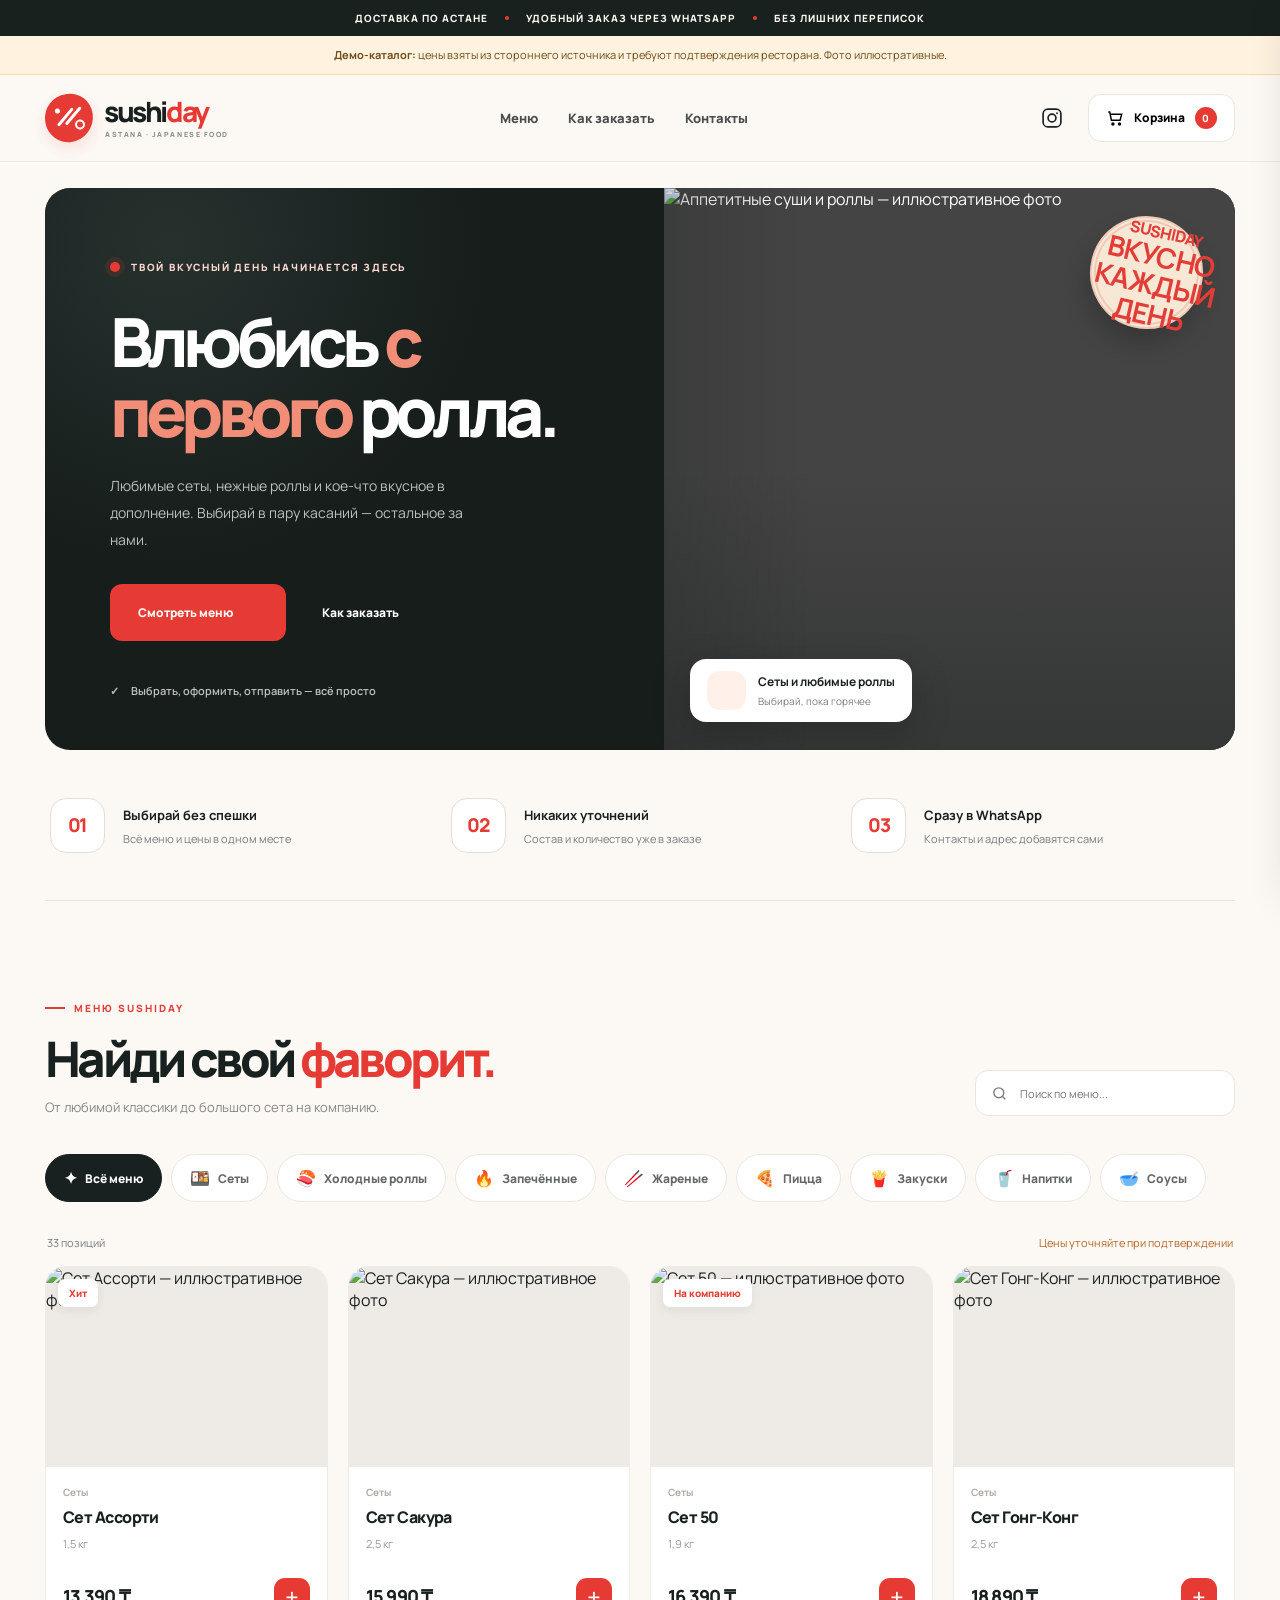
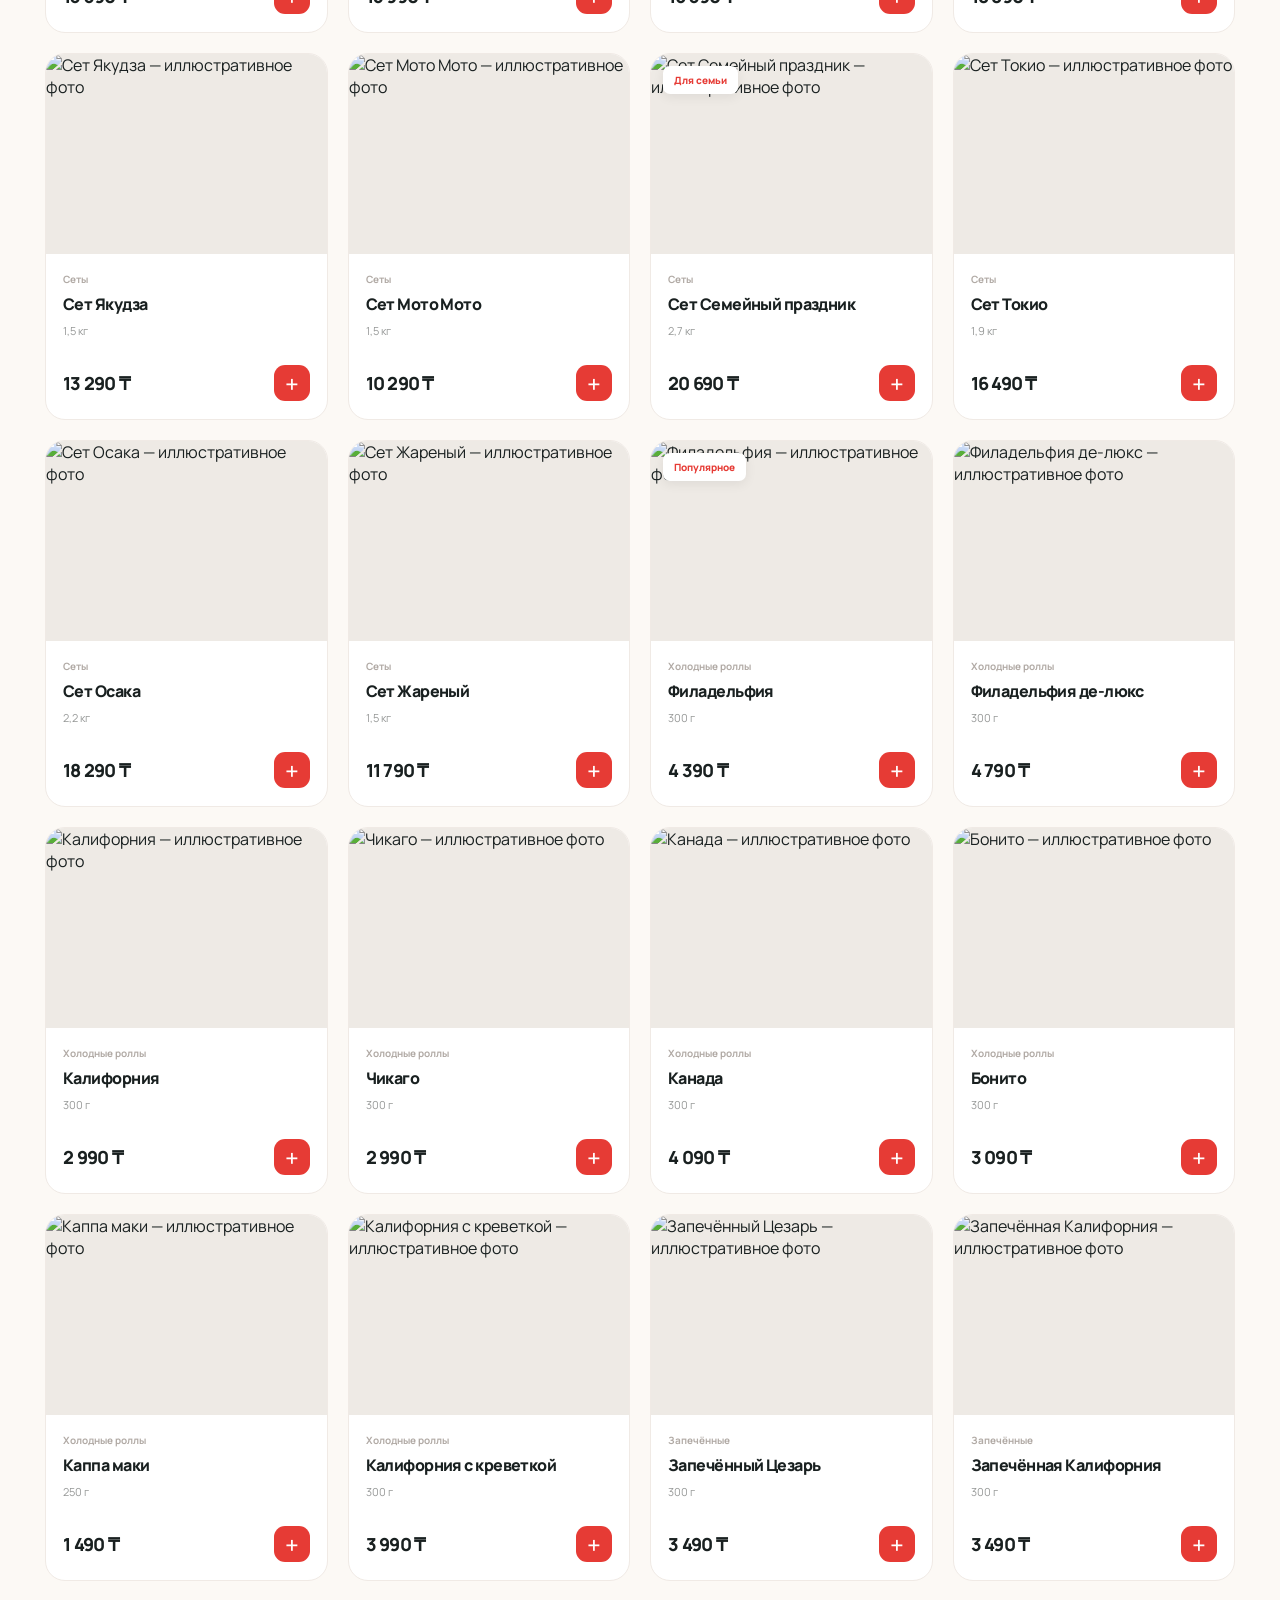
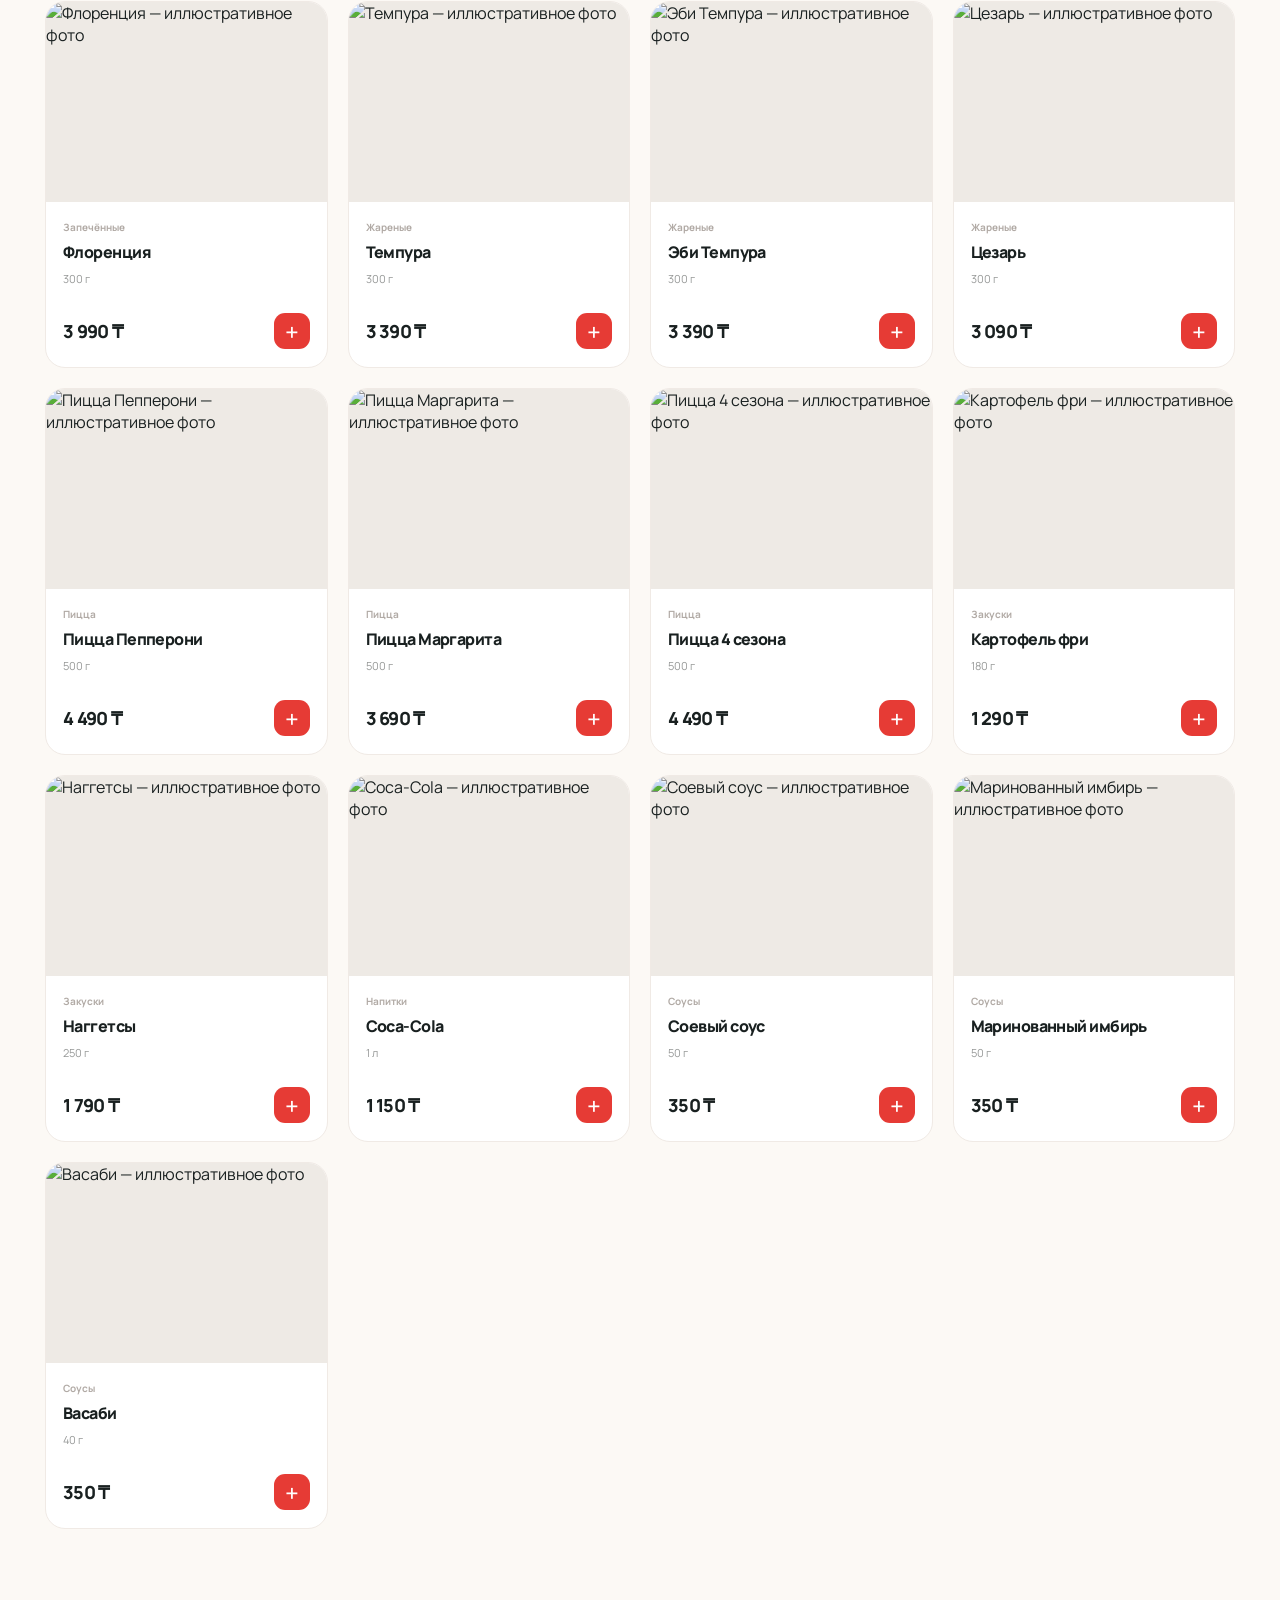
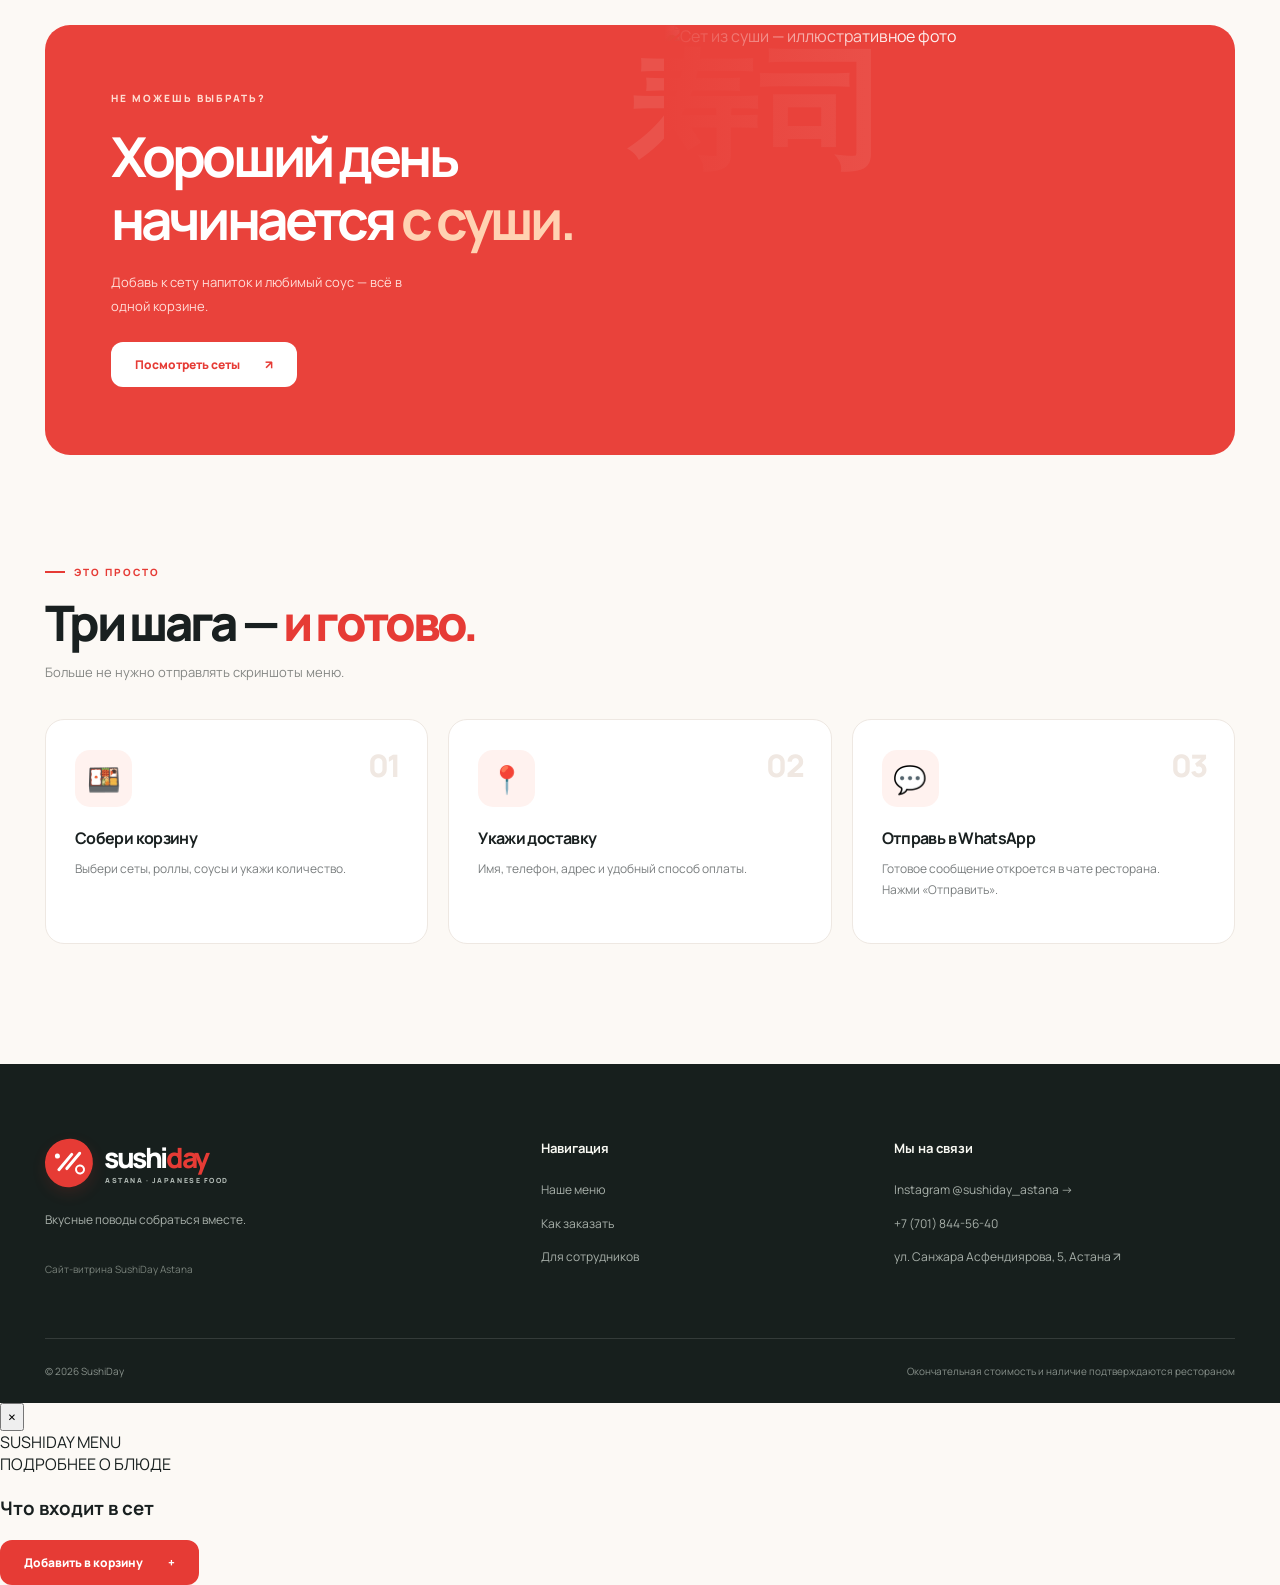
==== commit cf5aec3f: "Redesign mobile hero calls to action and add dedicated set composition dialog" ====
--- a/index.html
+++ b/index.html
@@ -9,7 +9,7 @@
 <link rel="preconnect" href="https://fonts.googleapis.com">
 <link rel="preconnect" href="https://fonts.gstatic.com" crossorigin>
 <link href="https://fonts.googleapis.com/css2?family=DM+Sans:wght@400;500;600;700;800&family=Manrope:wght@400;500;600;700;800&display=swap" rel="stylesheet">
-<link rel="stylesheet" href="./styles.css">
+<link rel="icon" type="image/svg+xml" href="./favicon.svg"><meta property="og:title" content="SushiDay Astana — суши с доставкой"><meta property="og:description" content="Выбирайте сеты и роллы, добавляйте в корзину, оформляйте доставку и отправляйте заказ в WhatsApp."><meta property="og:type" content="website"><meta property="og:image" content="https://images.unsplash.com/photo-1579871494447-9811cf80d66c?auto=format&fit=crop&w=1200&q=85"><link rel="stylesheet" href="./styles.css">
 </head>
 <body class="shop-page">
 <div class="announcement" id="announcement">Доставка по Астане <span class="dot"></span> Удобный заказ через WhatsApp <span class="dot"></span> Без лишних переписок</div>
@@ -37,14 +37,14 @@
     <div class="eyebrow"><span class="sun-mini"></span> ТВОЙ ВКУСНЫЙ ДЕНЬ НАЧИНАЕТСЯ ЗДЕСЬ</div>
     <h1>Влюбись <em>с первого</em> ролла.</h1>
     <p>Любимые сеты, нежные роллы и кое-что вкусное в дополнение. Выбирай в пару касаний — остальное за нами.</p>
-    <div class="hero-buttons"><a class="btn btn-red btn-lg" href="#menu">Выбрать суши <span>↗</span></a><a class="btn btn-ghost-light" href="#how">Как это работает <span>→</span></a></div>
-    <div class="hero-bottom"><span class="hero-stars">★★★★★</span><span>Собери свой идеальный заказ</span></div>
+    <div class="hero-buttons"><a class="btn btn-red btn-lg hero-primary" href="#menu">Смотреть меню <svg class="btn-svg" viewBox="0 0 24 24" fill="none" stroke="currentColor" stroke-width="1.9" stroke-linecap="round" stroke-linejoin="round" aria-hidden="true"><path d="M5 12h14m-6-6 6 6-6 6"/></svg></a><a class="btn hero-secondary" href="#how">Как заказать <svg class="btn-svg" viewBox="0 0 24 24" fill="none" stroke="currentColor" stroke-width="1.9" stroke-linecap="round" stroke-linejoin="round" aria-hidden="true"><path d="M5 12h14m-6-6 6 6-6 6"/></svg></a></div>
+    <div class="hero-bottom"><span class="hero-check" aria-hidden="true">✓</span><span>Выбрать, оформить, отправить — всё просто</span></div>
    </div>
    <div class="hero-visual">
     <img class="hero-photo" src="https://images.unsplash.com/photo-1579871494447-9811cf80d66c?auto=format&fit=crop&w=1200&q=90" alt="Аппетитные суши и роллы — иллюстративное фото" fetchpriority="high">
     <div class="hero-picture-shade"></div>
-    <div class="floating-seal"><span>FRESH<br><strong>DAY!</strong></span><span class="seal-spark">✳</span></div>
-    <div class="hero-note"><span class="hero-note-icon">✦</span><div><b>Что хочется сегодня?</b><small>Сеты · Роллы · Снэки</small></div></div>
+    <div class="floating-seal"><span class="seal-caption">SUSHIDAY</span><strong>ВКУСНО<br>КАЖДЫЙ<br>ДЕНЬ</strong></div>
+    <div class="hero-note"><span class="hero-note-icon" aria-hidden="true"><span class="hero-note-dot"></span></span><div><b>Сеты и любимые роллы</b><small>Выбирай, пока горячее</small></div></div>
    </div>
   </div>
  </div>
@@ -78,9 +78,21 @@
 <footer class="footer" id="contacts"><div class="container footer-grid">
  <div><a href="./" class="brand brand-footer"><span class="brand-icon"><span class="brand-dot"></span><span class="brand-line"></span></span><span class="brand-name">sushi<span>day</span><small>ASTANA · JAPANESE FOOD</small></span></a><p>Вкусные поводы собраться вместе.</p><span class="footer-caption">Сайт-витрина SushiDay Astana</span></div>
  <div><h4>Навигация</h4><a href="#menu">Наше меню</a><a href="#how">Как заказать</a><a href="./admin.html" class="muted-link">Для сотрудников</a></div>
- <div><h4>Мы на связи</h4><a href="https://instagram.com/sushiday_astana" target="_blank" rel="noopener">Instagram @sushiday_astana ↗</a><a id="footer-phone" href="tel:+77018445640">+7 (701) 844-56-40</a><a id="footer-address" href="https://2gis.kz/astana/firm/70000001100228508" target="_blank" rel="noopener">Астана, ул. Санжара Асфендиярова, 5 ↗</a></div>
+ <div><h4>Мы на связи</h4><a href="https://instagram.com/sushiday_astana" target="_blank" rel="noopener">Instagram @sushiday_astana →</a><a id="footer-phone" href="tel:+77018445640">+7 (701) 844-56-40</a><a id="footer-address" href="https://2gis.kz/astana/firm/70000001100228508" target="_blank" rel="noopener">Астана, ул. Санжара Асфендиярова, 5 →</a></div>
 </div><div class="container footer-bottom"><span>© <span id="footer-year"></span> SushiDay</span><span>Окончательная стоимость и наличие подтверждаются рестораном</span></div></footer>
 <div class="mobile-bar" id="mobile-bar" hidden><button type="button" id="mobile-cart" class="mobile-cart-btn"><span>🛍 <span data-cart-count>0</span> товара(ов)</span><strong id="mobile-total">0 ₸</strong><span>Корзина →</span></button></div>
+<div class="details-backdrop" id="details-backdrop" hidden></div>
+<section class="details-modal" id="details-modal" role="dialog" aria-modal="true" aria-labelledby="details-title" aria-hidden="true">
+ <button class="details-close" type="button" id="details-close" aria-label="Закрыть описание">×</button>
+ <div class="details-image-wrap"><img id="details-image" src="" alt="" loading="lazy"><span class="details-image-label">SUSHIDAY MENU</span></div>
+ <div class="details-body">
+  <div class="details-overline">ПОДРОБНЕЕ О БЛЮДЕ</div>
+  <h2 id="details-title"></h2>
+  <p id="details-weight" class="details-weight"></p>
+  <div class="details-composition"><h3 id="details-composition-heading">Что входит в сет</h3><ul id="details-list"></ul><p id="details-pending" class="details-pending" hidden>Точный состав пока не указан в доступном меню. Уточните его у ресторана перед заказом.</p></div>
+  <div class="details-bottom"><strong id="details-price"></strong><button type="button" id="details-add" class="btn btn-red">Добавить в корзину <span aria-hidden="true">+</span></button></div>
+ </div>
+</section>
 <div class="drawer-backdrop" id="drawer-backdrop" hidden></div>
 <aside class="cart-drawer" id="cart-drawer" role="dialog" aria-modal="true" aria-labelledby="drawer-title" aria-hidden="true">
  <div class="drawer-head"><div><span class="section-kicker">ТВОЙ ЗАКАЗ</span><h2 id="drawer-title">Корзина <span id="drawer-title-count"></span></h2></div><button type="button" class="icon-button" id="close-cart" aria-label="Закрыть корзину">×</button></div>
@@ -100,7 +112,7 @@
     <div class="form-row"><div class="form-group"><label for="apartment">Квартира / офис</label><input id="apartment" name="apartment" placeholder="Напр. 25"></div><div class="form-group"><label for="entrance">Подъезд / этаж</label><input id="entrance" name="entrance" placeholder="Напр. 2 / 5"></div></div>
    </div>
    <div class="form-group"><label for="payment">Способ оплаты</label><select id="payment" name="payment"><option value="Kaspi перевод / QR">Kaspi перевод / QR</option><option value="Наличными">Наличными</option><option value="Картой (согласовать)">Картой (согласовать)</option></select></div>
-   <div class="form-group" id="kaspi-wrap"><label for="kaspi-phone">Номер телефона Kaspi для счёта <span class="optional">(необязательно)</span></label><input id="kaspi-phone" name="kaspi" type="tel" inputmode="tel" placeholder="+7 (777) 123-45-67"><small>Номер телефона, не номер карты. Оплата на сайте не списывается.</small></div>
+   <div class="form-group" id="kaspi-wrap"><label for="kaspi-phone">Номер телефона Kaspi для счёта <span class="optional">(необязательно)</span></label><input id="kaspi-phone" name="kaspi" type="tel" inputmode="tel" placeholder="+7 (777) 123-45-67"><small>Номер телефона, не номер карты. Оплата на сайте не списывается.</small></div><div class="kaspi-note" id="kaspi-receiver-box" hidden></div>
    <div class="form-group"><label for="customer-comment">Комментарий</label><textarea id="customer-comment" name="comment" rows="2" maxlength="500" placeholder="Не добавлять васаби, позвонить по прибытии..."></textarea></div>
    <label class="privacy-check"><input type="checkbox" id="privacy" required><span>Согласен(на) передать эти данные ресторану через WhatsApp для обработки заказа.</span></label>
    <div class="checkout-total"><span>Итого за товары</span><strong id="checkout-total">0 ₸</strong><small>Доставка по согласованию</small></div>
--- a/styles.css
+++ b/styles.css
@@ -3,4 +3,9 @@
 .admin-page{background:#f6f7f6}.admin-shell{min-height:100vh;display:grid;grid-template-columns:240px minmax(0,1fr)}.admin-sidebar{background:#18221f;color:#fff;padding:29px 20px;display:flex;flex-direction:column;position:sticky;top:0;height:100vh}.admin-sidebar .brand-name{color:#fff}.admin-sidebar .brand-name small{color:#a5b0a9}.admin-sidebar .brand-icon{width:41px;height:41px}.admin-sidebar .brand-name{font-size:25px}.admin-nav{margin-top:55px;display:grid;gap:9px}.admin-nav button{border:0;background:transparent;text-align:left;color:#acb7b1;padding:14px 15px;border-radius:12px;font-size:12px;font-weight:800;display:flex;gap:12px;align-items:center}.admin-nav button.active,.admin-nav button:hover{background:#2c3933;color:white}.admin-nav button span{font-size:17px}.admin-bottom{margin-top:auto;display:grid;gap:16px;font-size:11px;color:#94a39a}.admin-bottom a{color:#fff}.admin-main{min-width:0;padding:38px min(5vw,62px) 70px}.admin-top{display:flex;align-items:center;justify-content:space-between;gap:15px;margin-bottom:35px}.admin-top small{display:block;color:var(--muted);font-size:11px}.admin-top h1{font-size:31px;letter-spacing:-.07em;margin:5px 0}.admin-top-right{display:flex;align-items:center;gap:12px}.admin-chip{background:white;border:1px solid #e4e7e4;border-radius:100px;padding:9px 13px;font-size:10px;font-weight:800;color:#55665c}.admin-warning{background:#fff2e0;color:#7c541c;border:1px solid #f3d4a8;border-radius:13px;padding:15px 18px;font-size:12px;line-height:1.8;margin-bottom:23px}.admin-warning strong{display:block}.stat-grid{display:grid;grid-template-columns:repeat(3,1fr);gap:16px;margin:0 0 27px}.stat-card{background:#fff;border:1px solid #e8eae7;border-radius:17px;padding:24px;min-height:122px}.stat-card span{font-size:11px;color:#8a938b}.stat-card strong{display:block;font-size:36px;letter-spacing:-.07em;margin-top:10px}.admin-panel{background:white;border:1px solid #e8eae7;border-radius:18px;overflow:hidden}.panel-head{padding:23px 24px;display:flex;justify-content:space-between;gap:18px;align-items:center;border-bottom:1px solid #eff0ed;flex-wrap:wrap}.panel-head h2{font-size:19px;letter-spacing:-.05em;margin:0 0 5px}.panel-head p{font-size:11px;color:var(--muted);margin:0}.panel-head-buttons{display:flex;gap:9px;flex-wrap:wrap}.btn-sm{min-height:38px;padding:8px 14px;font-size:11px;gap:9px}.admin-table-scroll{overflow-x:auto}.admin-table{border-collapse:collapse;width:100%;text-align:left;font-size:12px}.admin-table th{background:#fafaf9;color:#878f89;text-transform:uppercase;letter-spacing:.09em;font-size:9px;padding:13px 20px;white-space:nowrap}.admin-table td{padding:13px 20px;border-top:1px solid #eff1ee;vertical-align:middle}.admin-table strong{font-size:12px}.admin-table small{display:block;color:var(--muted);font-size:10px;margin-top:4px}.admin-product{display:flex;gap:12px;align-items:center;min-width:190px}.admin-thumb{width:49px;height:49px;border-radius:10px;object-fit:cover;background:#f3eeea}.pill{display:inline-block;padding:6px 10px;border-radius:50px;background:#ebf7ef;color:#34704a;font-size:10px;font-weight:800}.pill.off{background:#f0f0f0;color:#777}.table-actions{display:flex;gap:8px}.small-action{background:#fff;border:1px solid #e7eae5;border-radius:8px;padding:8px 10px;font-size:10px;font-weight:800}.small-action:hover{border-color:var(--red);color:var(--red)}.table-controls{display:flex;gap:12px;align-items:center;padding:17px 23px}.table-controls input{max-width:320px}.table-controls select{max-width:220px}.admin-settings-form{padding:28px;max-width:780px}.admin-settings-form .form-group label{font-size:12px}.admin-settings-form h3{margin:8px 0 26px;font-size:16px}.admin-hint{font-size:11px;line-height:1.7;color:var(--muted);margin:5px 0 23px}.admin-settings-form .toggle-row{display:flex;gap:13px;align-items:flex-start;padding:17px 0;margin-bottom:20px;border-top:1px solid var(--line)}.toggle-row input{width:18px;height:18px;flex:none;accent-color:var(--red);margin-top:3px}.toggle-row label{font-weight:800;font-size:12px}.toggle-row label small{display:block;color:var(--muted);font-weight:500;margin-top:7px;line-height:1.6}.admin-overlay{position:fixed;z-index:99;inset:0;background:#101a18a1;display:grid;place-items:center;padding:18px}.admin-modal{width:min(580px,100%);max-height:calc(100dvh - 38px);overflow-y:auto;background:#fff;border-radius:20px;box-shadow:0 25px 70px #0003}.admin-modal-head{padding:23px 26px 16px;border-bottom:1px solid var(--line);display:flex;align-items:center;justify-content:space-between}.admin-modal-head h2{font-size:20px;letter-spacing:-.05em;margin:0}.admin-modal form{padding:23px 26px 27px}.admin-modal .form-row{gap:16px}.admin-modal .form-group{margin-bottom:17px}.admin-modal label{display:block;font-size:11px;font-weight:800;margin-bottom:7px}.admin-modal .checklabel{display:flex;align-items:center;gap:9px}.admin-modal .checklabel input{width:17px;height:17px;accent-color:var(--red)}.modal-preview{height:135px;object-fit:cover;border-radius:13px;margin-bottom:20px;width:100%;background:#f5f2ec}.modal-actions{display:flex;justify-content:flex-end;gap:10px;margin-top:26px}.login-screen{min-height:100vh;display:grid;place-items:center;padding:25px;background:#f6f7f5}.login-card{width:min(420px,100%);background:white;padding:36px;border-radius:21px;border:1px solid var(--line);box-shadow:var(--shadow)}.login-card .brand{margin-bottom:30px}.login-card h1{font-size:26px;letter-spacing:-.05em;margin-bottom:7px}.login-card>p{font-size:12px;line-height:1.7;color:var(--muted);margin-bottom:25px}.login-card .form-group{margin-top:15px}.login-warning{background:#fff3e1;border:1px solid #f4d9ae;border-radius:10px;padding:13px;font-size:11px;line-height:1.6;color:#855918;margin:18px 0}.login-card .btn-block{margin-top:18px}.login-message{padding:10px 12px;background:#fff1f0;color:#ab2925;border-radius:9px;font-size:11px;margin-top:14px;line-height:1.6}.settings-spotlight{background:#f8faf7;border-radius:14px;padding:18px 20px;margin-top:25px;border:1px solid #e9eee7;font-size:12px;line-height:1.75}.settings-spotlight strong{display:block;margin-bottom:5px}.admin-empty{text-align:center;padding:50px;color:var(--muted);font-size:12px}.section-panel[hidden]{display:none!important}.admin-status{font-size:11px;line-height:1.6;color:#367447;margin-left:10px}.admin-status.error{color:#ba362f}
 @media(max-width:1070px){.hero h1{font-size:60px}.hero-copy{padding-left:43px}.product-grid{grid-template-columns:repeat(3,minmax(0,1fr))}.footer-grid{gap:40px}.admin-main{padding-inline:28px}}
 @media(max-width:760px){.container{width:min(100% - 32px,1190px)}.announcement{font-size:9px;gap:7px;letter-spacing:.03em}.announcement .dot:nth-of-type(2),.announcement .dot:nth-of-type(2)~*{display:none}.header-inner{min-height:70px}.brand-icon{width:42px;height:42px}.brand-name{font-size:25px}.desktop-nav,.header-instagram{display:none}.header-actions{gap:10px}.cart-top{padding:10px 11px}.cart-top>span:not(.cart-count){display:none}.hero-wrap{padding:16px 0 25px}.hero{display:flex;flex-direction:column;min-height:0;border-radius:20px}.hero-copy{padding:44px 28px 32px}.hero h1{max-width:510px;font-size:clamp(46px,10vw,67px);margin:23px 0 16px}.hero-copy>p{font-size:12px;max-width:410px;margin-bottom:22px}.hero-bottom{padding-top:25px}.hero-visual{min-height:295px;height:330px}.hero-photo{object-position:center 49%}.floating-seal{width:86px;height:86px;top:19px;right:19px;font-size:12px}.floating-seal strong{font-size:22px}.hero-note{left:15px;bottom:15px}.perks{grid-template-columns:1fr;gap:13px;padding-bottom:30px}.perk-symbol{min-width:47px;height:47px;border-radius:12px}.perk strong{font-size:12px}.perk p{font-size:10px}.menu-section{padding-top:66px;padding-bottom:65px}.section-heading{align-items:start;flex-direction:column;margin-bottom:25px}.section-heading h2{font-size:38px}.search-wrap{width:100%;min-width:0}.product-grid{grid-template-columns:repeat(2,minmax(0,1fr));gap:12px}.product-photo{height:170px}.product-info{padding:13px;min-height:151px}.product-info h3{font-size:14px}.product-price{font-size:15px}.product-description{font-size:10px}.add-btn{width:34px;height:34px}.cta-band{padding-bottom:70px}.cta-band-inner{display:flex;flex-direction:column}.cta-band-inner>div:first-child{padding:43px 29px}.cta-band h2{font-size:42px}.cta-image{height:215px}.cta-image:before{background:linear-gradient(180deg,#e9423b,transparent 45%)}.cta-decor{display:none}.how{padding-bottom:75px}.steps{grid-template-columns:1fr;gap:12px}.step{min-height:0;padding:23px}.step h3{margin-top:14px}.footer{padding-top:52px}.footer-grid{grid-template-columns:1fr 1fr;gap:30px}.footer-grid>div:first-child{grid-column:1/-1}.footer-bottom{margin-top:30px}.mobile-bar{display:block;position:fixed;z-index:39;bottom:0;left:0;right:0;background:#fff;padding:11px 16px max(11px,env(safe-area-inset-bottom));box-shadow:0 -7px 30px #0000001c}.mobile-cart-btn{width:100%;min-height:51px;background:var(--red);border:0;color:#fff;border-radius:13px;padding:0 16px;display:flex;justify-content:space-between;align-items:center;font-size:12px;font-weight:800}.mobile-cart-btn strong{font-size:14px}.footer{padding-bottom:95px}.admin-shell{grid-template-columns:1fr}.admin-sidebar{height:auto;position:static;padding:17px 18px}.admin-nav{display:flex;gap:4px;margin-top:15px;overflow:auto}.admin-nav button{white-space:nowrap;font-size:11px;padding:10px}.admin-bottom{display:none}.admin-main{padding:23px 16px 65px}.admin-top{align-items:flex-start}.admin-top h1{font-size:25px}.admin-chip{font-size:9px}.stat-grid{gap:9px}.stat-card{padding:15px;min-height:105px}.stat-card strong{font-size:27px}.stat-card span{font-size:10px}.table-controls{flex-wrap:wrap}.table-controls input,.table-controls select{max-width:none;flex:1;min-width:140px}}
-@media(max-width:450px){.announcement{font-size:8px}.header-inner{gap:8px}.hero h1{font-size:46px}.eyebrow{font-size:8px}.hero-buttons .btn{font-size:10px;padding-inline:15px;gap:13px}.hero-visual{height:275px;min-height:275px}.hero-note{padding:9px 11px}.hero-note b{font-size:10px}.hero-note small{font-size:9px}.category-btn{padding:10px 13px;font-size:11px}.product-photo{height:138px}.product-info{padding:12px 10px;min-height:155px}.product-category{font-size:9px}.product-info h3{font-size:13px}.product-bottom{align-items:end}.product-price{font-size:13px}.product-description{margin-bottom:13px}.quantity-control{gap:3px;padding:2px}.quantity-control button{width:24px;height:27px}.cta-band h2{font-size:36px}.footer-grid{grid-template-columns:1fr}.footer-grid>div:first-child{grid-column:auto}.footer-bottom{flex-direction:column;gap:8px}.drawer-head{padding:20px 19px 16px}.drawer-body{padding:10px 19px}.drawer-footer{padding:19px}.checkout-form{padding:18px 19px 40px}.cart-thumb{width:66px;height:66px}.cart-line-control b{font-size:11px}.admin-top-right{flex-direction:column;align-items:end;gap:7px}.stat-card{padding:12px}.stat-card strong{font-size:25px}.stat-card span{font-size:9px}.panel-head{padding:19px 17px}.admin-settings-form{padding:21px 16px}.admin-table td,.admin-table th{padding-inline:12px}}\n.brand-avatar{position:absolute;inset:0;display:block;width:100%;height:100%;object-fit:cover;border-radius:50%;z-index:5;transform:rotate(8deg);background:#fff}\n+@media(max-width:450px){.announcement{font-size:8px}.header-inner{gap:8px}.hero h1{font-size:46px}.eyebrow{font-size:8px}.hero-buttons .btn{font-size:10px;padding-inline:15px;gap:13px}.hero-visual{height:275px;min-height:275px}.hero-note{padding:9px 11px}.hero-note b{font-size:10px}.hero-note small{font-size:9px}.category-btn{padding:10px 13px;font-size:11px}.product-photo{height:138px}.product-info{padding:12px 10px;min-height:155px}.product-category{font-size:9px}.product-info h3{font-size:13px}.product-bottom{align-items:end}.product-price{font-size:13px}.product-description{margin-bottom:13px}.quantity-control{gap:3px;padding:2px}.quantity-control button{width:24px;height:27px}.cta-band h2{font-size:36px}.footer-grid{grid-template-columns:1fr}.footer-grid>div:first-child{grid-column:auto}.footer-bottom{flex-direction:column;gap:8px}.drawer-head{padding:20px 19px 16px}.drawer-body{padding:10px 19px}.drawer-footer{padding:19px}.checkout-form{padding:18px 19px 40px}.cart-thumb{width:66px;height:66px}.cart-line-control b{font-size:11px}.admin-top-right{flex-direction:column;align-items:end;gap:7px}.stat-card{padding:12px}.stat-card strong{font-size:25px}.stat-card span{font-size:9px}.panel-head{padding:19px 17px}.admin-settings-form{padding:21px 16px}.admin-table td,.admin-table th{padding-inline:12px}}
+.brand-avatar{position:absolute;inset:0;display:block;width:100%;height:100%;object-fit:cover;border-radius:50%;z-index:5;transform:rotate(8deg);background:#fff}
+
+.kaspi-note{font-size:11px;line-height:1.75;background:#fff4e8;color:#74512c;border:1px solid #f5dfc7;padding:12px 13px;border-radius:11px;margin:-4px 0 20px}
+
+.mobile-logout{display:none}@media(max-width:760px){.mobile-logout{display:inline-block}}@media(max-width:430px){.admin-top-right .btn{display:none}}
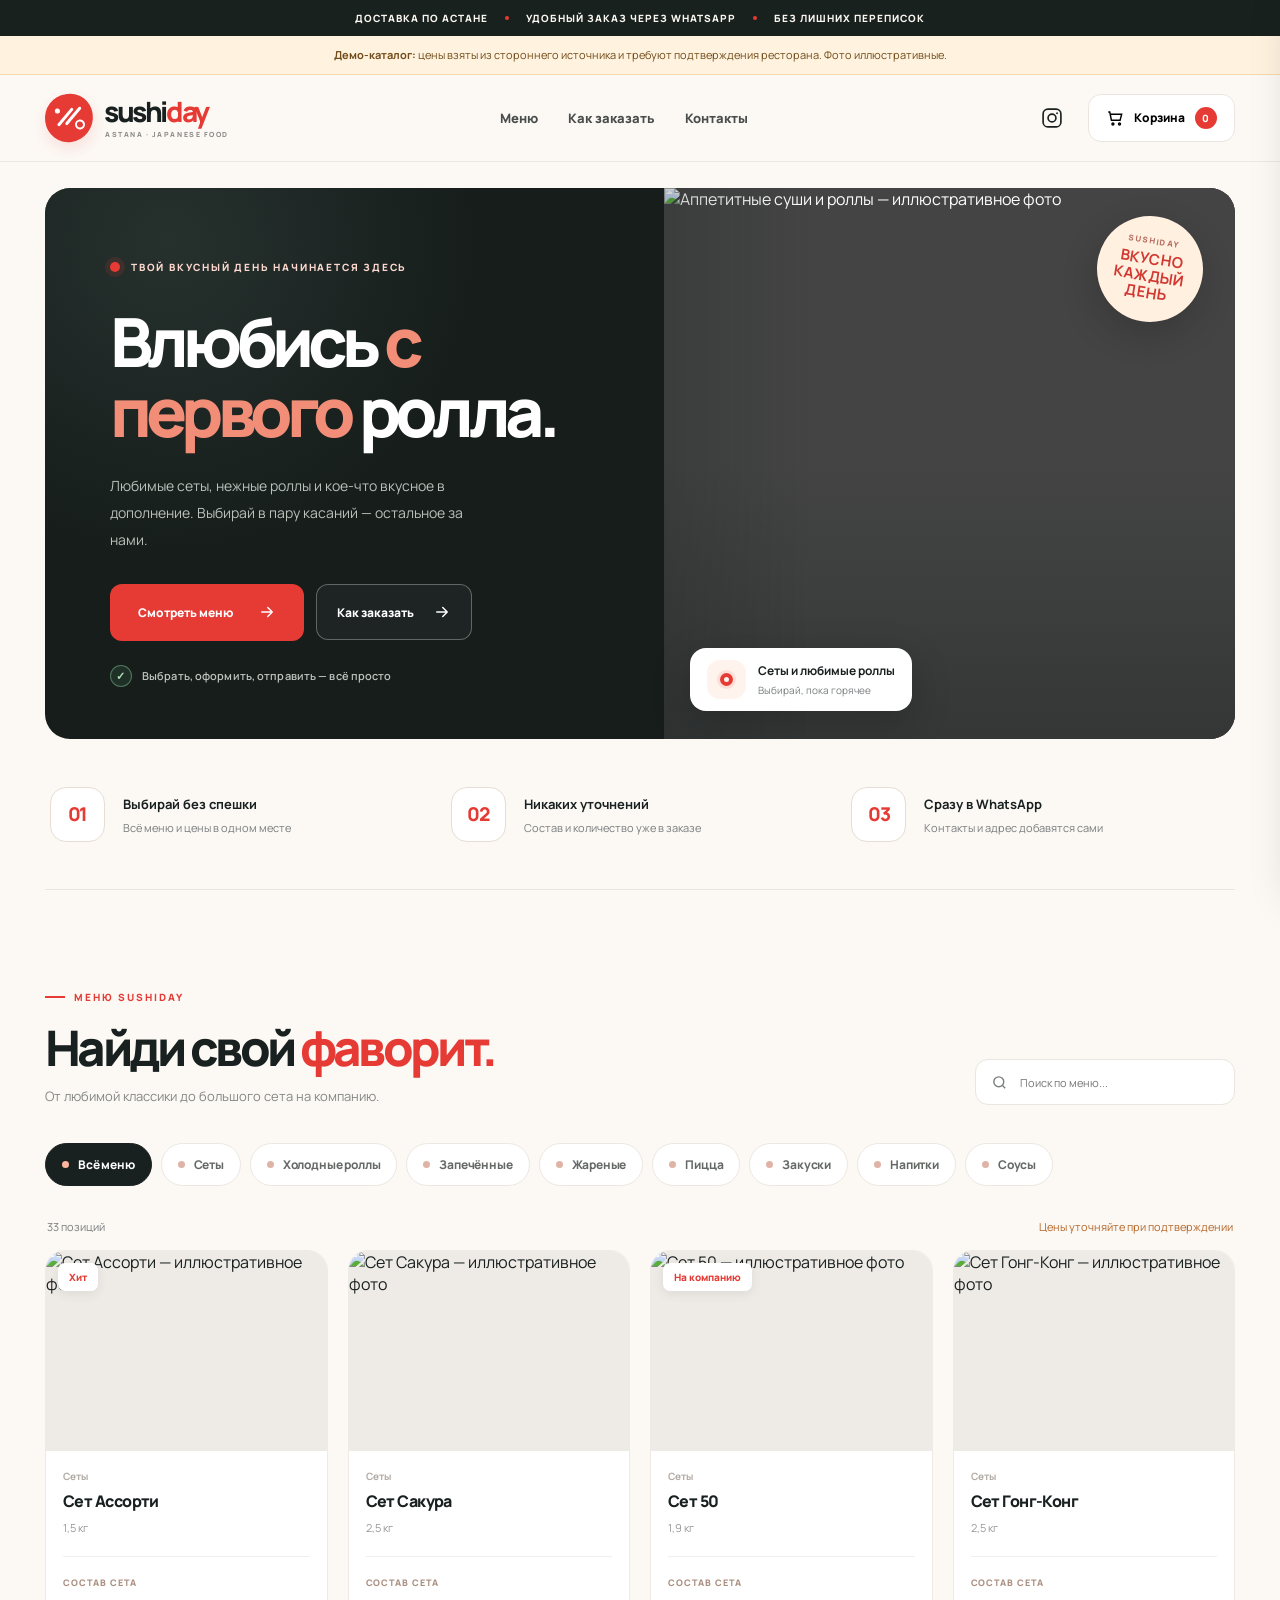
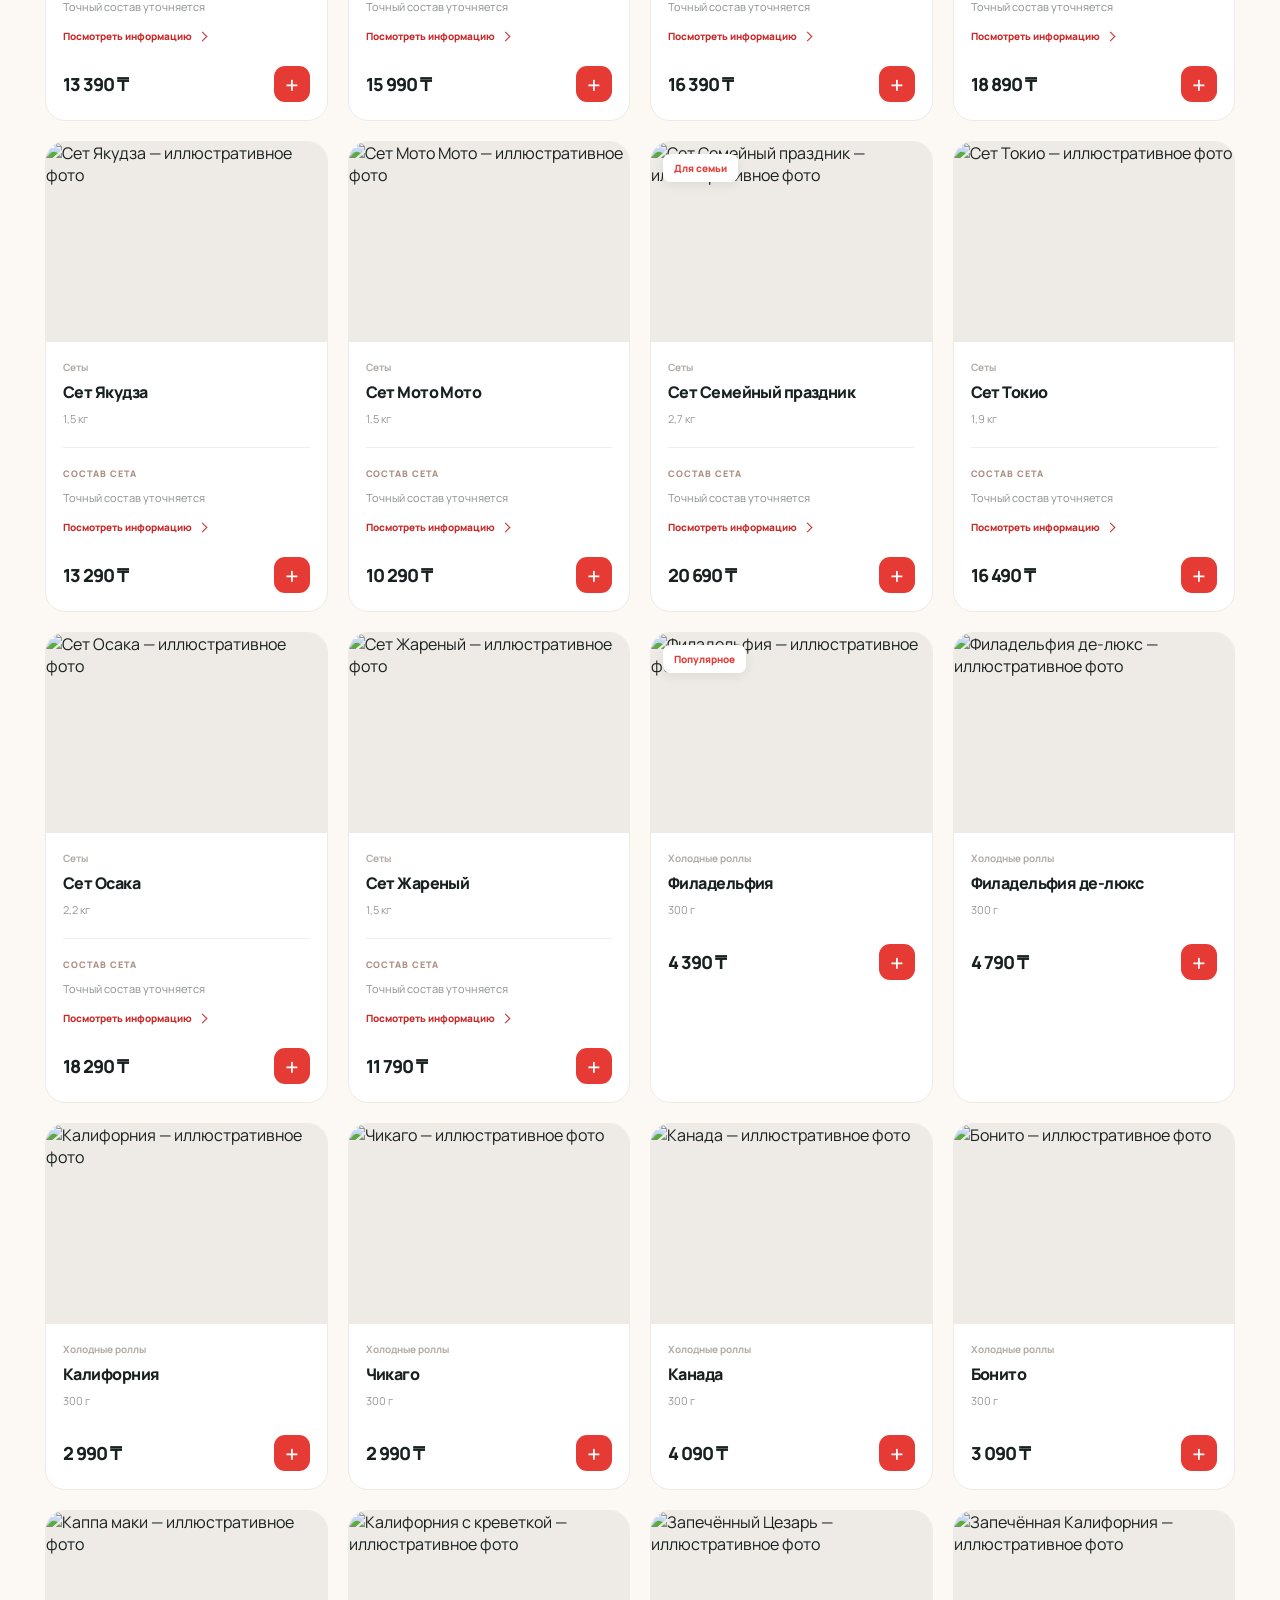
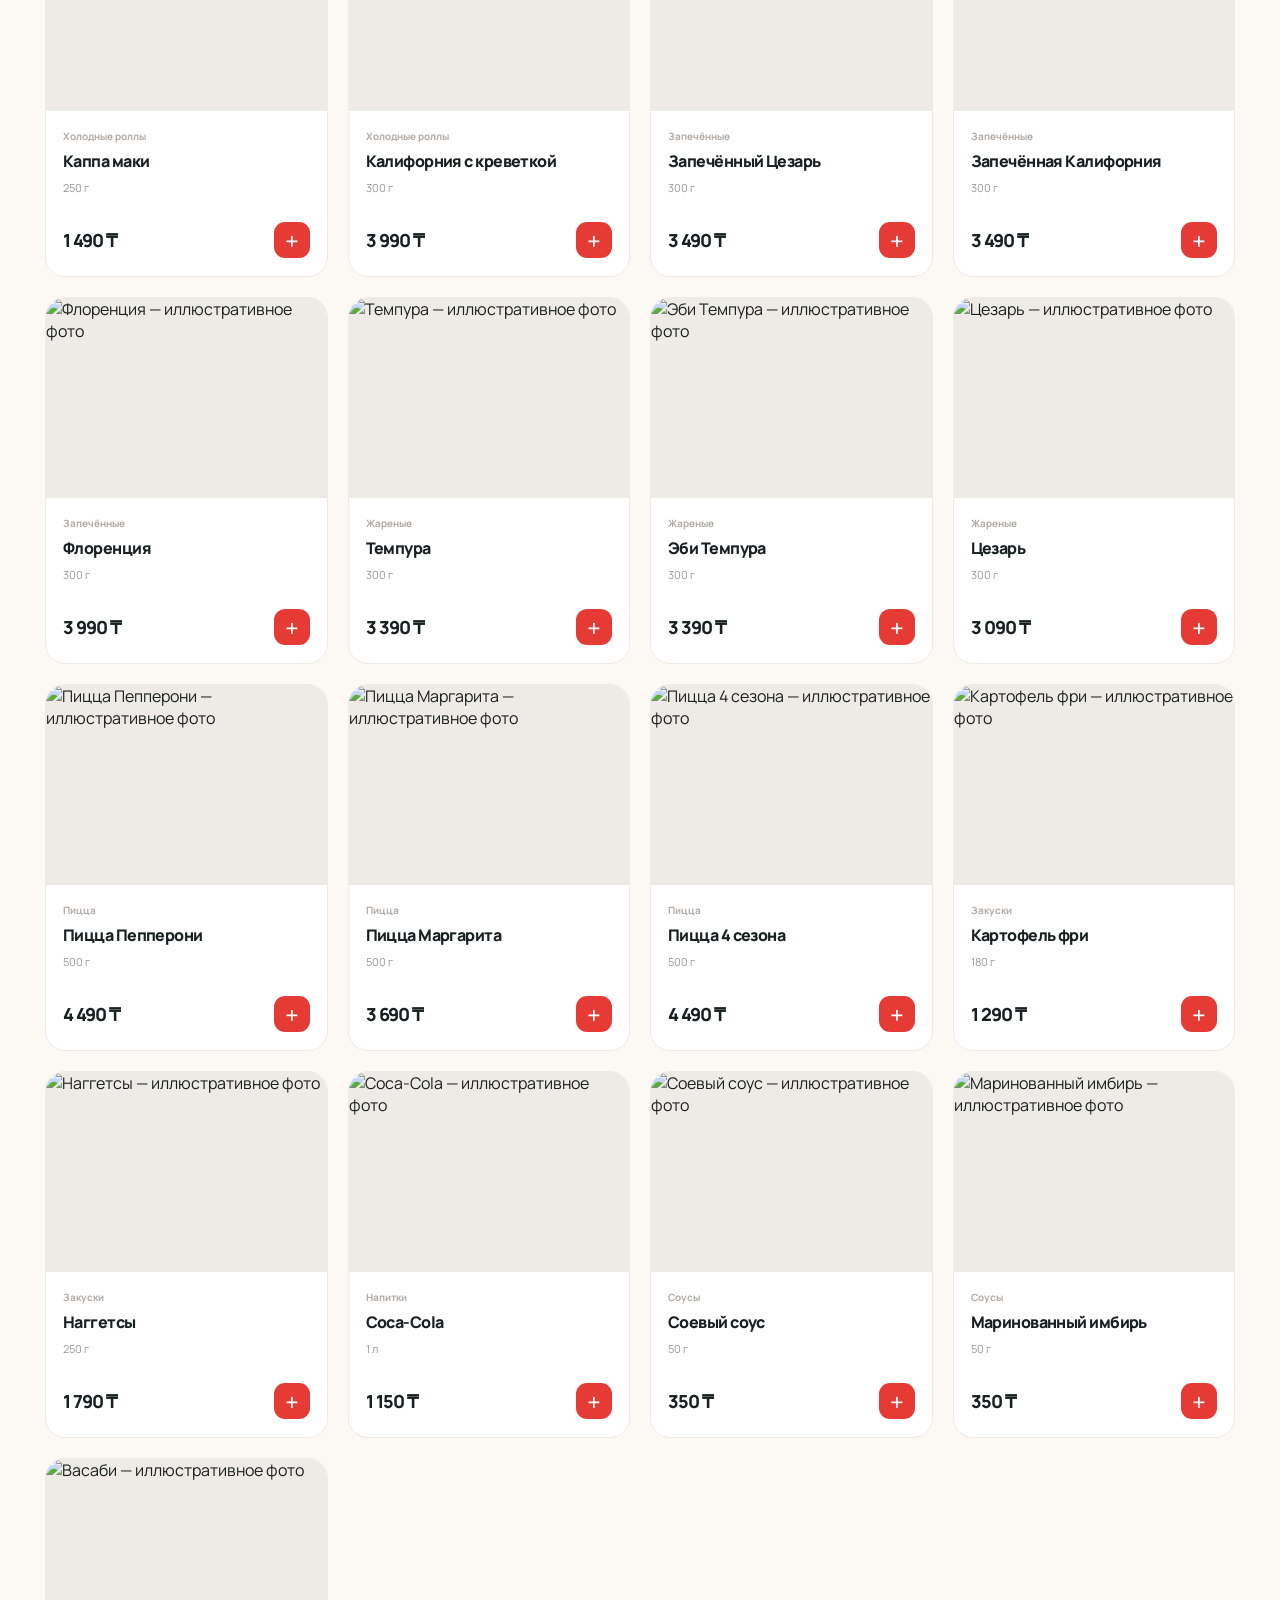
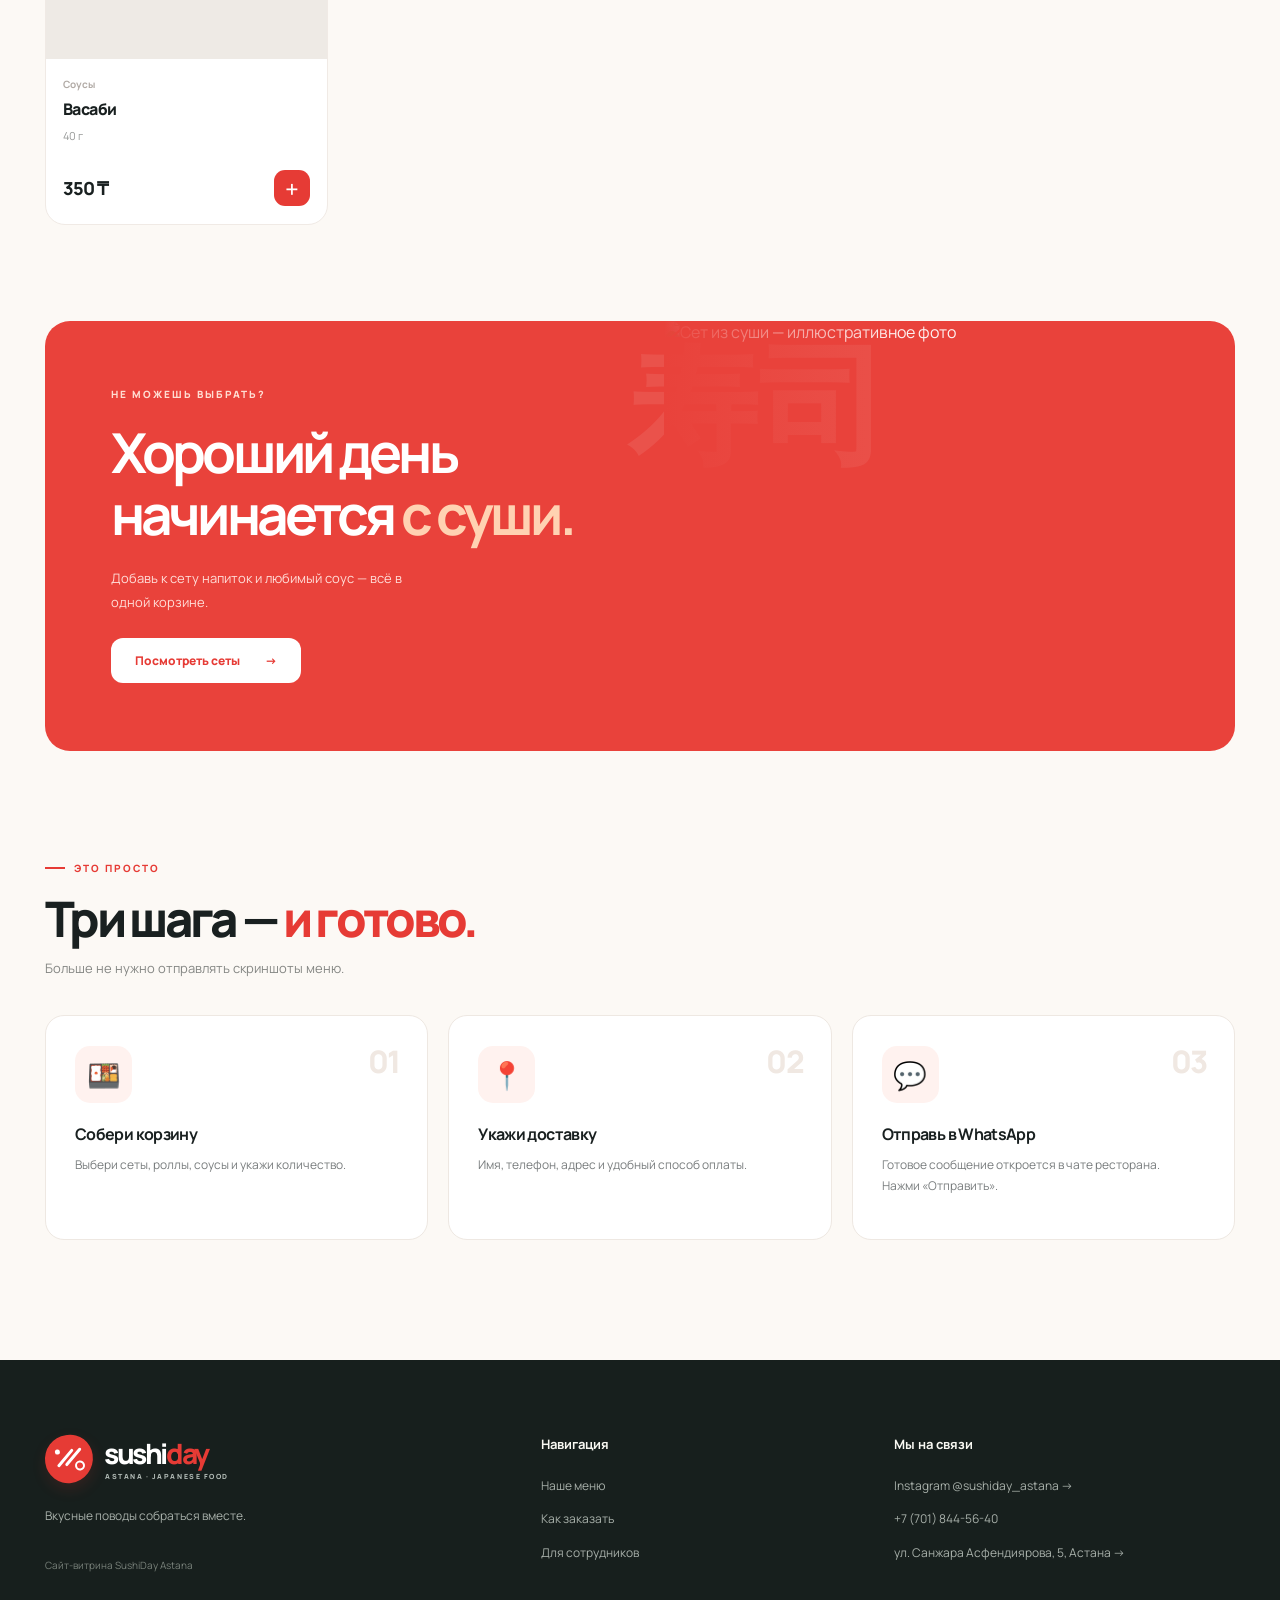
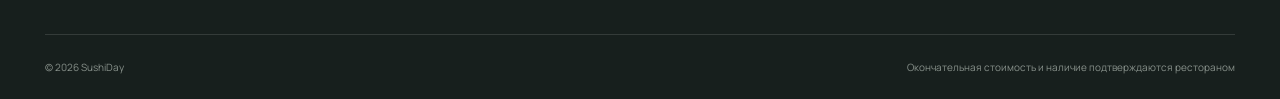
==== commit b7c626a1: "Replace remaining emoji-rendered arrows in mobile buttons and links" ====
--- a/index.html
+++ b/index.html
@@ -63,7 +63,7 @@
  <div id="empty-state" class="empty-state" hidden><div>🍣</div><h3>Ничего не нашли</h3><p>Попробуйте другой запрос или категорию.</p><button class="btn btn-outline" id="reset-filters" type="button">Показать всё меню</button></div>
 </section>
 <section class="cta-band container">
- <div class="cta-band-inner"><div><span class="section-kicker light-kicker">НЕ МОЖЕШЬ ВЫБРАТЬ?</span><h2>Хороший день<br>начинается <em>с суши.</em></h2><p>Добавь к сету напиток и любимый соус — всё в одной корзине.</p><a href="#menu" class="btn btn-white" id="show-sets">Посмотреть сеты <span>↗</span></a></div><div class="cta-image"><img src="https://images.unsplash.com/photo-1553621042-f6e147245754?auto=format&fit=crop&w=1000&q=85" alt="Сет из суши — иллюстративное фото" loading="lazy"></div><span class="cta-decor">寿司</span></div>
+ <div class="cta-band-inner"><div><span class="section-kicker light-kicker">НЕ МОЖЕШЬ ВЫБРАТЬ?</span><h2>Хороший день<br>начинается <em>с суши.</em></h2><p>Добавь к сету напиток и любимый соус — всё в одной корзине.</p><a href="#menu" class="btn btn-white" id="show-sets">Посмотреть сеты <span>&rarr;</span></a></div><div class="cta-image"><img src="https://images.unsplash.com/photo-1553621042-f6e147245754?auto=format&fit=crop&w=1000&q=85" alt="Сет из суши — иллюстративное фото" loading="lazy"></div><span class="cta-decor">寿司</span></div>
 </section>
 <section class="how container" id="how">
  <div class="section-kicker"><span class="kicker-mark"></span> ЭТО ПРОСТО</div>
@@ -117,7 +117,7 @@
    <label class="privacy-check"><input type="checkbox" id="privacy" required><span>Согласен(на) передать эти данные ресторану через WhatsApp для обработки заказа.</span></label>
    <div class="checkout-total"><span>Итого за товары</span><strong id="checkout-total">0 ₸</strong><small>Доставка по согласованию</small></div>
    <div class="form-error" id="form-error" role="alert" hidden></div>
-   <button type="submit" class="btn btn-red btn-block btn-submit">Открыть заказ в WhatsApp <span>↗</span></button>
+   <button type="submit" class="btn btn-red btn-block btn-submit">Открыть заказ в WhatsApp <span>&rarr;</span></button>
    <button type="button" id="copy-order" class="btn btn-quiet btn-block">Скопировать текст заказа</button>
    <p class="whatsapp-hint" id="whatsapp-hint">После открытия WhatsApp необходимо нажать «Отправить». Заказ подтверждает ресторан.</p>
   </form>
--- a/styles.css
+++ b/styles.css
@@ -9,3 +9,165 @@
 .kaspi-note{font-size:11px;line-height:1.75;background:#fff4e8;color:#74512c;border:1px solid #f5dfc7;padding:12px 13px;border-radius:11px;margin:-4px 0 20px}
 
 .mobile-logout{display:none}@media(max-width:760px){.mobile-logout{display:inline-block}}@media(max-width:430px){.admin-top-right .btn{display:none}}
+
+
+/* ========== Design refinement: legible actions, accurate set details ========== */
+.hero-buttons .btn-svg{width:18px;height:18px;flex:none;display:block;transition:transform .2s}
+.hero-buttons .btn:hover .btn-svg{transform:translateX(3px)}
+.hero-buttons .hero-secondary{border:1px solid rgba(255,255,255,.3);color:#fff;background:rgba(255,255,255,.035);min-height:56px;padding-inline:20px;gap:19px}
+.hero-buttons .hero-secondary:hover{background:rgba(255,255,255,.1)}
+.hero-bottom{padding-top:24px;gap:10px;flex-wrap:wrap;font-size:11px;letter-spacing:.01em}
+.hero-check{height:22px;width:22px;border-radius:50%;border:1px solid rgba(165,229,179,.38);background:rgba(100,188,129,.12);color:#b3e6be;display:inline-grid;place-items:center;font-size:11px;font-weight:800}
+.floating-seal{width:106px;height:106px;border:0;background:#fff0e0;color:#d13932;transform:rotate(9deg);box-shadow:0 13px 35px #1113;display:flex;flex-direction:column;align-items:center;justify-content:center;gap:5px;text-align:center}
+.floating-seal strong{font-size:15px;line-height:1.14;letter-spacing:.025em}
+.seal-caption{font-size:8px;letter-spacing:.18em;font-weight:800;color:#b66a5e}
+.hero-note-icon{background:#fff3ed}
+.hero-note-dot{width:13px;height:13px;border:4px solid var(--red);border-radius:50%;display:block;box-shadow:0 0 0 3px #e63b351b}
+.category-indicator{width:7px;height:7px;border-radius:50%;background:#dfb4a7;flex:none;display:block;transition:background .2s}
+.category-btn{font-size:12px;font-weight:750;letter-spacing:-.015em;gap:9px;min-height:43px;padding:10px 16px}
+.category-btn.active .category-indicator{background:#ffb49e}
+.product-info{min-width:0}
+.product-info h3{overflow-wrap:anywhere}
+.product-description{overflow-wrap:anywhere}
+.product-price{flex-shrink:0;letter-spacing:-.055em}
+.product-bottom{min-width:0}
+.set-content{margin:0 0 16px;padding-top:12px;border-top:1px solid #f1eeeb}
+.set-content-label{font-size:9px;font-weight:800;letter-spacing:.11em;color:#aa8e80}
+.set-content-preview{font-size:11px;color:#505c55;line-height:1.55;margin:7px 0 8px;display:-webkit-box;-webkit-box-orient:vertical;-webkit-line-clamp:2;overflow:hidden;overflow-wrap:anywhere;min-height:17px}
+.set-content-preview.unavailable{color:#8a908b;font-style:normal}
+.set-details-link{appearance:none;color:var(--red-dark);background:none;border:0;padding:3px 0;min-height:27px;display:inline-flex;align-items:center;gap:7px;font-size:10px;font-weight:800;text-align:left;line-height:1.35}
+.set-details-link:hover{text-decoration:underline}
+.inline-chevron{width:7px;height:7px;border-right:1.6px solid currentColor;border-top:1.6px solid currentColor;transform:rotate(45deg);display:inline-block;flex:none}
+.details-backdrop{position:fixed;inset:0;z-index:76;background:rgba(9,21,18,.72);backdrop-filter:blur(4px)}
+body.details-open{overflow:hidden}
+.details-modal{position:fixed;left:50%;top:50%;z-index:77;width:min(495px,calc(100vw - 30px));max-height:min(90dvh,740px);background:#fff;transform:translate(-50%,-46%) scale(.97);border-radius:23px;overflow-y:auto;overscroll-behavior:contain;box-shadow:0 30px 90px #0a17185e;opacity:0;visibility:hidden;transition:transform .2s,opacity .2s,visibility .2s}
+.details-modal.open{transform:translate(-50%,-50%) scale(1);opacity:1;visibility:visible}
+.details-close{position:absolute;z-index:2;top:15px;right:15px;width:39px;height:39px;border:1px solid #eae4de;background:rgba(255,255,255,.96);color:var(--ink);border-radius:12px;font-size:27px;display:grid;place-items:center;line-height:1}
+.details-image-wrap{position:relative;height:235px;background:#eeeae5;overflow:hidden}
+.details-image-wrap img{height:100%;width:100%;object-fit:cover}
+.details-image-label{position:absolute;bottom:16px;left:20px;border-radius:7px;padding:7px 10px;background:#fff;color:var(--red);font-size:9px;font-weight:800;letter-spacing:.13em}
+.details-body{padding:24px 26px 27px}
+.details-overline{font-size:9px;letter-spacing:.17em;font-weight:800;color:var(--red);margin-bottom:8px}
+.details-body h2{font-size:28px;letter-spacing:-.06em;line-height:1.22;margin:0 0 7px;overflow-wrap:anywhere}
+.details-weight{font-size:12px;color:#808b83;margin:0 0 19px}
+.details-composition{background:#fcf8f4;border:1px solid #f1e8e0;border-radius:15px;padding:18px 19px}
+.details-composition h3{font-size:13px;margin:0 0 12px;letter-spacing:-.025em}
+.details-composition ul{list-style:none;margin:0;padding:0;display:grid;gap:10px}
+.details-composition li{position:relative;padding-left:18px;line-height:1.65;font-size:12px;color:#454e47;overflow-wrap:anywhere}
+.details-composition li:before{content:"";height:6px;width:6px;background:var(--red);border-radius:50%;position:absolute;left:2px;top:8px}
+.details-pending{color:#727b76;line-height:1.8;font-size:12px;margin:0}
+.details-bottom{display:flex;justify-content:space-between;align-items:center;gap:14px;margin-top:23px}
+.details-bottom strong{font-size:24px;letter-spacing:-.05em;white-space:nowrap}
+.details-bottom .btn{min-height:47px;padding-inline:17px;gap:15px}
+.admin-composition-ready{color:#358557!important;font-weight:700}
+.admin-composition-pending{color:#b57032!important;font-weight:700}
+.set-editor-fields{border-top:1px solid var(--line);padding-top:20px;margin:10px 0 21px}
+
+/* ========== Mobile: comfortable 320–760px layouts ========== */
+@media(max-width:760px){
+ .announcement{line-height:1.35;min-height:30px;padding:7px 15px;letter-spacing:0}
+ .announcement .dot{width:3px;height:3px}
+ .hero-wrap{padding-top:12px}
+ .hero{border-radius:19px}
+ .hero-copy{padding:37px 25px 29px;background:radial-gradient(circle at 15% 20%,#26312e 0,transparent 55%);min-width:0}
+ .hero .eyebrow{font-size:9px;letter-spacing:.095em;line-height:1.6}
+ .hero h1{margin:19px 0 15px;font-size:clamp(41px,8vw,62px);letter-spacing:-.068em;line-height:1.11}
+ .hero-copy>p{font-size:12px;line-height:1.85;color:#c3c7c2;max-width:475px;margin-bottom:22px}
+ .hero-buttons{width:100%;gap:10px}
+ .hero-buttons .hero-primary{min-height:50px;padding:12px 17px;gap:15px}
+ .hero-buttons .hero-secondary{min-height:50px;padding:12px 15px;gap:12px}
+ .hero-buttons .btn{font-size:12px;border-radius:11px}
+ .hero-bottom{padding-top:20px;margin-top:0;font-size:10px}
+ .hero-visual{min-height:250px;height:285px}
+ .hero-note{bottom:15px;left:15px;max-width:calc(100% - 30px);border-radius:12px}
+ .hero-note-icon{width:33px;height:33px;border-radius:10px}
+ .floating-seal{width:78px;height:78px;top:17px;right:17px}
+ .floating-seal strong{font-size:11px}
+ .seal-caption{font-size:7px}
+ .section-heading p{line-height:1.6}
+ .category-scroll{margin-right:-16px;padding-right:16px}
+ .category-btn{font-size:11px;min-height:40px;padding:10px 13px;border-radius:10px}
+ .product-meta{gap:12px;align-items:start}
+ .price-note{text-align:right;max-width:180px;line-height:1.45}
+ .product-info{min-height:175px}
+ .set-content{padding-top:10px;margin-bottom:12px}
+ .set-content-label{font-size:8px}
+ .set-content-preview{font-size:10px;line-height:1.5}
+ .set-details-link{font-size:10px;min-height:24px}
+ .step{box-shadow:none}
+ .footer-grid a{overflow-wrap:anywhere;word-break:break-word}
+ .footer-bottom{line-height:1.5}
+ .mobile-bar{padding:9px 13px max(9px,env(safe-area-inset-bottom))}
+ .mobile-cart-btn{font-size:11px;gap:7px}
+ .mobile-cart-btn>span:first-child{white-space:nowrap}
+ .mobile-cart-btn strong{white-space:nowrap}
+ .cart-drawer{width:min(100vw,490px)}
+ .details-modal{max-height:calc(100dvh - 26px);border-radius:19px}
+ .details-image-wrap{height:200px}
+ .details-body{padding:20px 21px 23px}
+}
+@media(max-width:520px){
+ .container{width:calc(100% - 28px)}
+ .header-inner{min-height:64px}
+ .brand-name{font-size:24px}
+ .brand-icon{height:40px;width:40px}
+ .hero-copy{padding:31px 22px 26px}
+ .hero h1{font-size:clamp(39px,10.6vw,54px);max-width:400px;letter-spacing:-.065em}
+ .hero-buttons{display:grid;grid-template-columns:1fr;gap:6px}
+ .hero-buttons .hero-primary{width:100%;justify-content:space-between;min-height:50px}
+ .hero-buttons .hero-secondary{width:100%;justify-content:center;min-height:37px;border:0;background:transparent;color:#e7eee8;padding:6px 12px;font-weight:650}
+ .hero-buttons .hero-secondary:hover{background:rgba(255,255,255,.04)}
+ .hero-buttons .hero-secondary svg{height:15px;width:15px}
+ .hero-bottom{margin-top:10px;padding-top:12px;border-top:1px solid #ffffff14;line-height:1.5}
+ .hero-visual{height:236px;min-height:236px}
+ .floating-seal{display:none}
+ .hero-note{padding:9px 12px;bottom:12px;left:12px;box-shadow:0 5px 20px #0003}
+ .hero-note b{font-size:11px}
+ .hero-note small{font-size:9px}
+ .perks{gap:12px}
+ .section-heading h2{font-size:35px}
+ .product-grid{gap:11px}
+ .product-photo{height:clamp(126px,37vw,168px)}
+ .product-info{padding:13px 11px 14px;min-height:177px}
+ .product-category{font-size:9px}
+ .product-info h3{font-size:13px;line-height:1.4;min-height:36px;margin:7px 0 5px}
+ .product-description{font-size:10px;margin-bottom:10px;min-height:15px;line-height:1.5}
+ .product-price{font-size:14px}
+ .product-bottom{gap:4px}
+ .add-btn{height:34px;width:34px;flex:none}
+ .set-content{margin-bottom:11px;min-height:83px}
+ .set-details-link{font-size:9px}
+ .set-content-preview{margin:6px 0 5px}
+ .quantity-control{gap:3px;padding:2px}
+ .quantity-control button{height:27px;width:24px}
+ .quantity-control>span{font-size:10px;min-width:10px}
+ .details-body h2{font-size:23px}
+ .details-image-wrap{height:177px}
+ .details-bottom strong{font-size:20px}
+ .details-bottom .btn{font-size:11px;gap:8px}
+ .admin-modal{border-radius:17px}
+ .admin-modal form{padding:19px 18px}
+ .admin-modal-head{padding:19px 18px}
+ .footer-grid{gap:20px}
+}
+@media(max-width:355px){
+ .hero-copy{padding-inline:18px}
+ .hero h1{font-size:37px}
+ .hero-visual{height:216px;min-height:216px}
+ .hero .eyebrow{font-size:8px}
+ .product-grid{gap:9px}
+ .product-info{padding:11px 9px 12px}
+ .product-info h3{font-size:12px}
+ .product-photo{height:117px}
+ .product-price{font-size:12px}
+ .quantity-control button{width:22px}
+ .set-details-link{font-size:9px}
+ .details-bottom{flex-wrap:wrap}
+ .details-bottom .btn{flex:1}
+ .mobile-cart-btn{padding-inline:10px}
+ .mobile-cart-btn>span:last-child{font-size:10px}
+}
+@media(prefers-reduced-motion:reduce){.hero-buttons .btn-svg,.details-modal{transition:none}}
+
+/* Prevent 2px horizontal viewport expansion on narrow phones when categories scroll. */
+@media(max-width:520px){.category-scroll{margin-right:-14px;padding-right:14px}}
